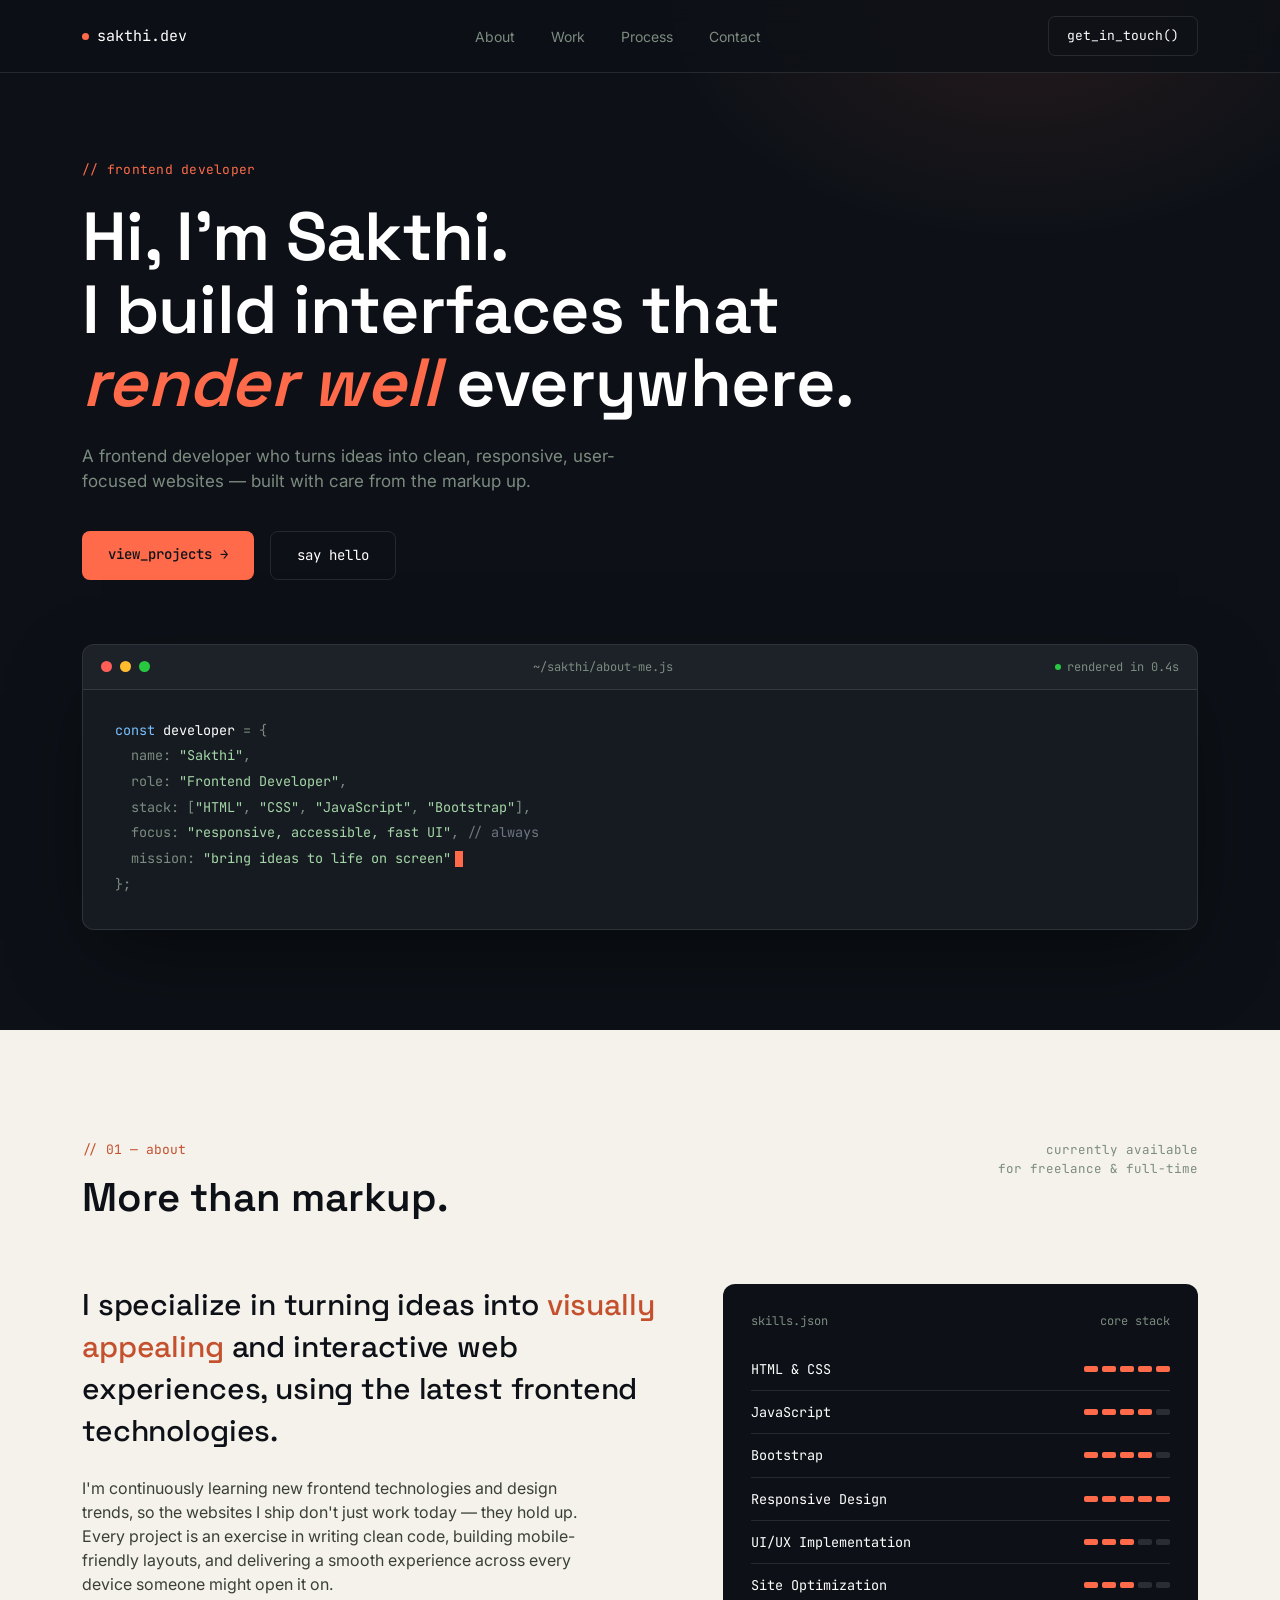
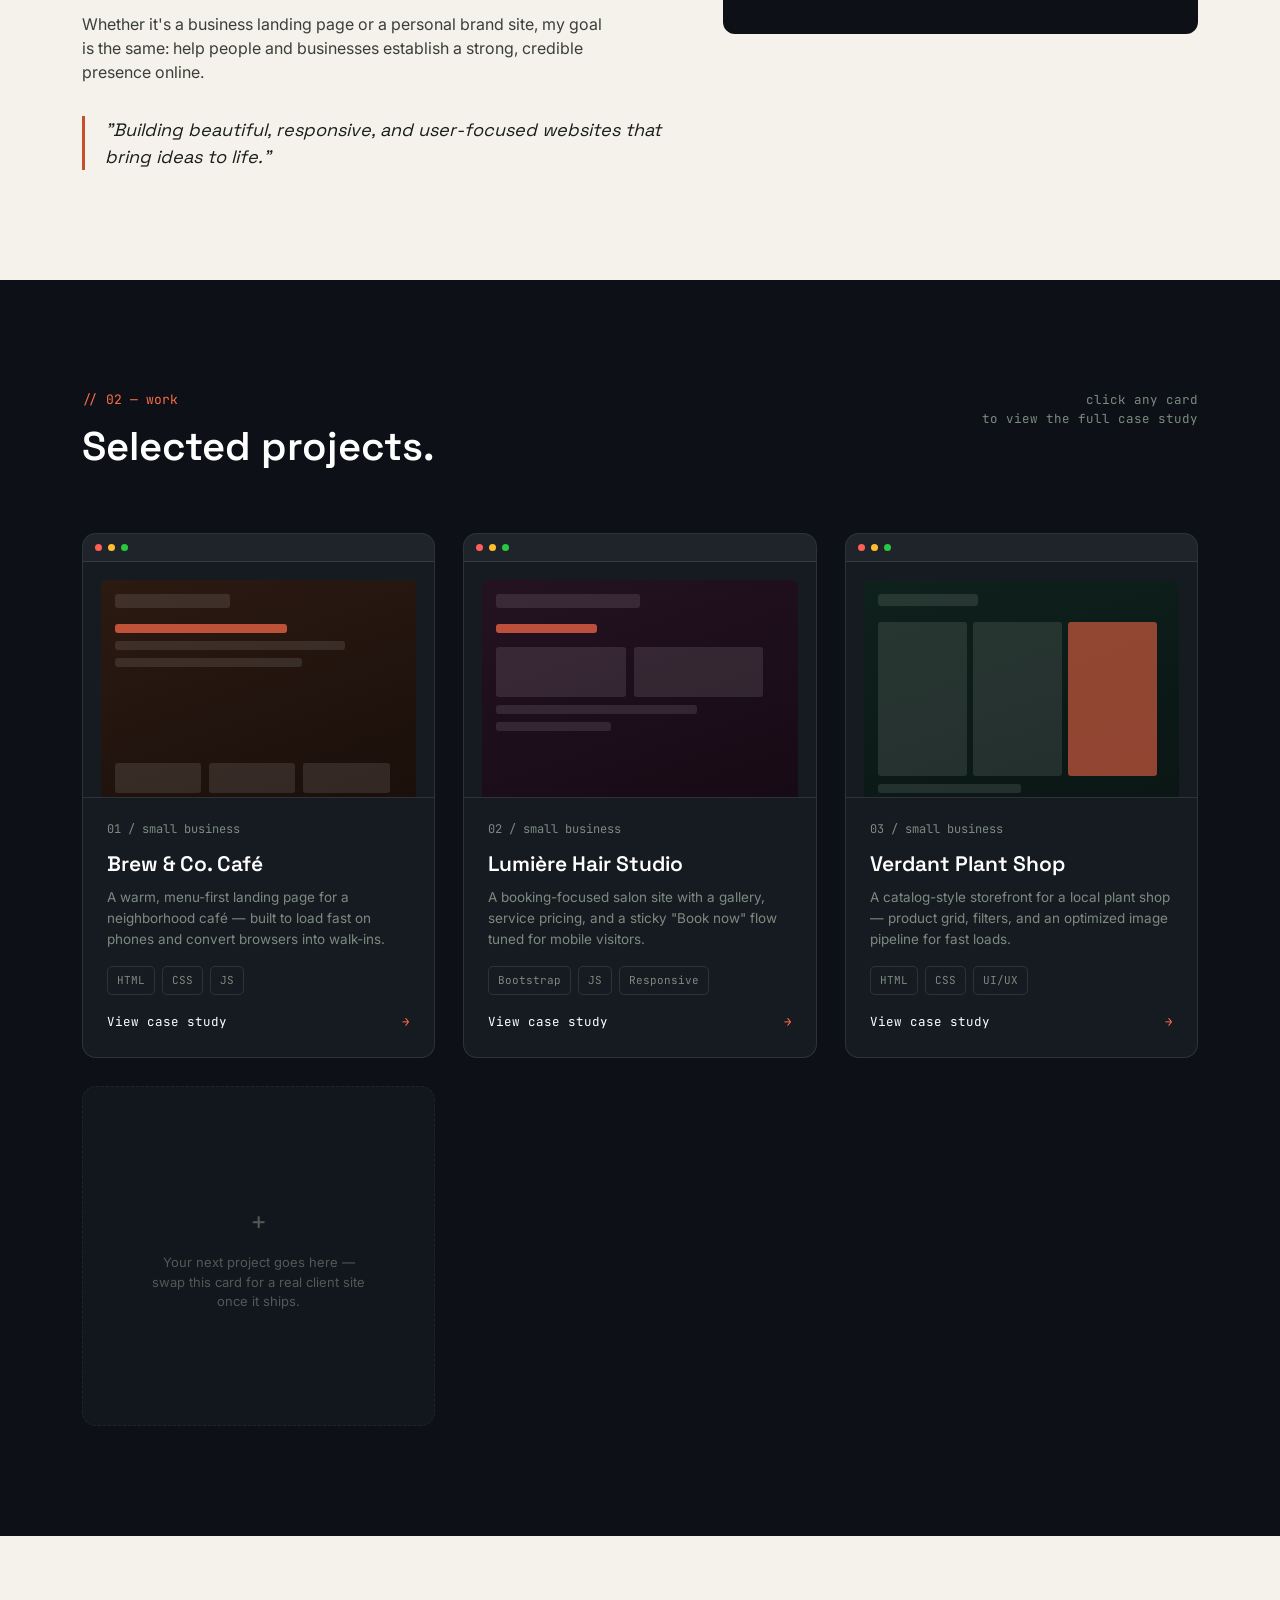
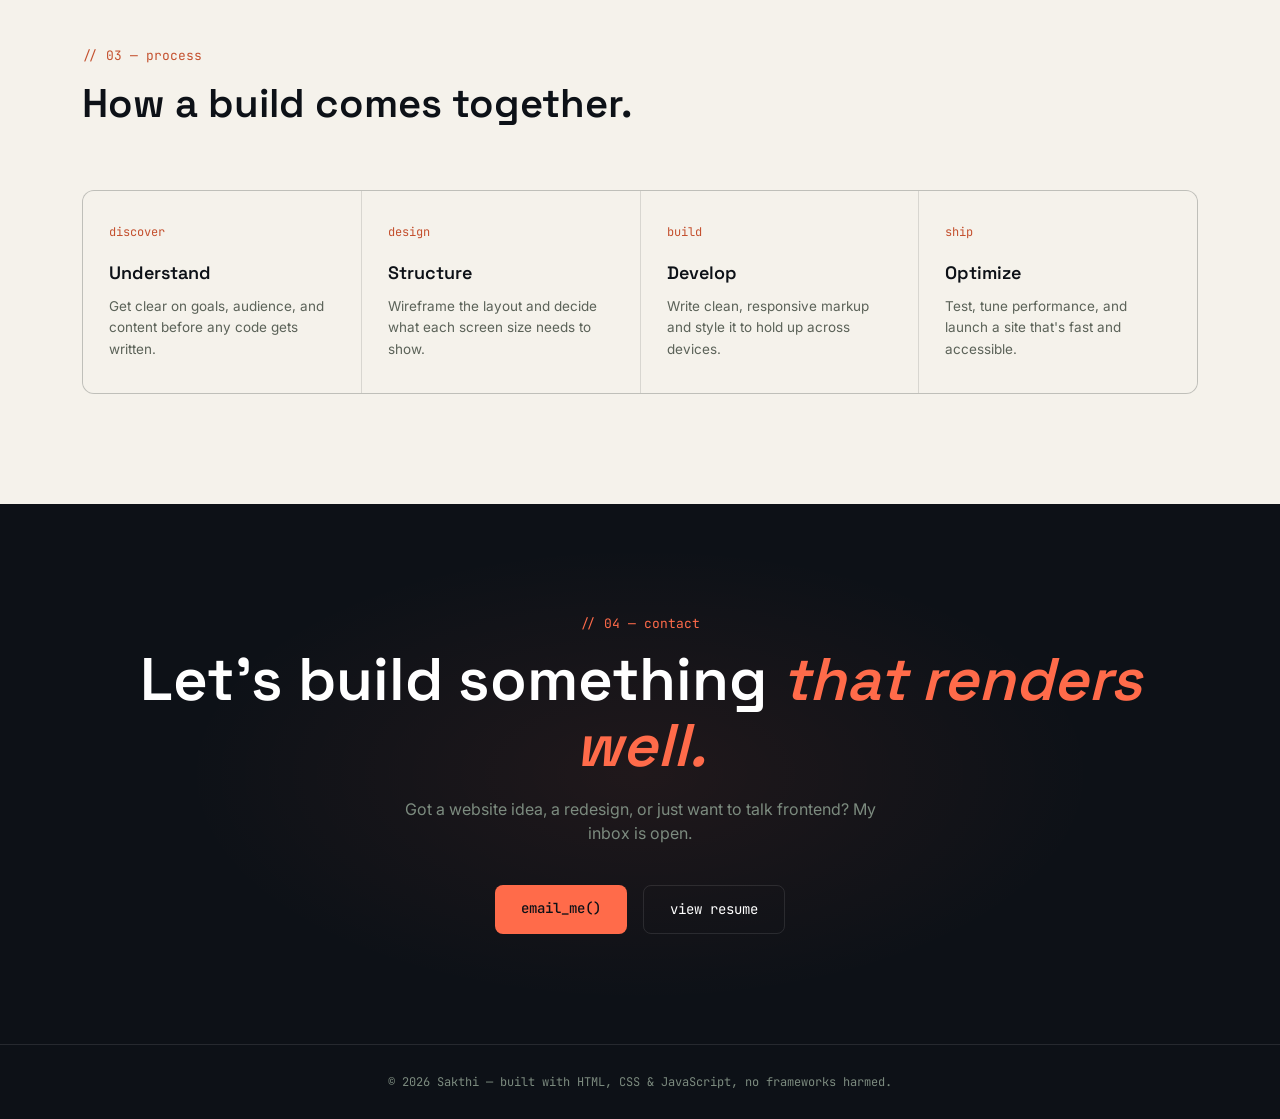
==== index.html @ c96beabf "Add files via upload" ====
<!DOCTYPE html>
<html lang="en">
<head>
<meta charset="UTF-8">
<meta name="viewport" content="width=device-width, initial-scale=1.0">
<title>Sakthi — Frontend Developer</title>
<link rel="preconnect" href="https://fonts.googleapis.com">
<link rel="preconnect" href="https://fonts.gstatic.com" crossorigin>
<link href="https://fonts.googleapis.com/css2?family=Space+Grotesk:wght@400;500;600;700&family=Inter:wght@400;500;600&family=JetBrains+Mono:wght@400;500&display=swap" rel="stylesheet">
<link rel="stylesheet" href="styles.css">
</head>
<body>

<nav>
  <div class="wrap">
    <div class="logo"><span class="dot"></span>sakthi.dev</div>
    <div class="nav-links">
      <a href="#about">About</a>
      <a href="#work">Work</a>
      <a href="#process">Process</a>
      <a href="#contact">Contact</a>
    </div>
    <a href="#contact" class="nav-cta">get_in_touch()</a>
  </div>
</nav>

<section class="hero">
  <div class="wrap">
    <div class="eyebrow">// frontend developer</div>
    <h1>Hi, I'm Sakthi.<br>I build interfaces that <span class="accent">render well</span> everywhere.</h1>
    <p class="sub">A frontend developer who turns ideas into clean, responsive, user-focused websites — built with care from the markup up.</p>
    <div class="hero-actions">
      <a href="#work" class="btn-primary">view_projects →</a>
      <a href="#contact" class="btn-ghost">say hello</a>
    </div>

    <div class="terminal">
      <div class="terminal-bar">
        <div class="terminal-dots"><span></span><span></span><span></span></div>
        <div class="terminal-path">~/sakthi/about-me.js</div>
        <div class="terminal-status"><span class="pulse"></span>rendered in 0.4s</div>
      </div>
      <div class="terminal-body">
        <div class="line"><span class="key">const</span> <span class="punc">developer</span> = {</div>
        <div class="line">&nbsp;&nbsp;name: <span class="str">"Sakthi"</span>,</div>
        <div class="line">&nbsp;&nbsp;role: <span class="str">"Frontend Developer"</span>,</div>
        <div class="line">&nbsp;&nbsp;stack: [<span class="str">"HTML"</span>, <span class="str">"CSS"</span>, <span class="str">"JavaScript"</span>, <span class="str">"Bootstrap"</span>],</div>
        <div class="line">&nbsp;&nbsp;focus: <span class="str">"responsive, accessible, fast UI"</span>, <span class="com">// always</span></div>
        <div class="line">&nbsp;&nbsp;mission: <span class="str">"bring ideas to life on screen"</span><span class="cursor-blink"></span></div>
        <div class="line">};</div>
      </div>
    </div>
  </div>
</section>

<section class="about reveal" id="about">
  <div class="wrap">
    <div class="section-head">
      <div>
        <div class="section-tag">// 01 — about</div>
        <div class="section-title">More than markup.</div>
      </div>
      <div class="section-note">currently available<br>for freelance & full-time</div>
    </div>

    <div class="about-grid">
      <div>
        <p class="about-lead">I specialize in turning ideas into <span class="accent">visually appealing</span> and interactive web experiences, using the latest frontend technologies.</p>
        <div class="about-body">
          <p>I'm continuously learning new frontend technologies and design trends, so the websites I ship don't just work today — they hold up. Every project is an exercise in writing clean code, building mobile-friendly layouts, and delivering a smooth experience across every device someone might open it on.</p>
          <p>Whether it's a business landing page or a personal brand site, my goal is the same: help people and businesses establish a strong, credible presence online.</p>
        </div>
        <div class="quote-block">"Building beautiful, responsive, and user-focused websites that bring ideas to life."</div>
      </div>

      <div class="stack-panel">
        <div class="stack-panel-head"><span>skills.json</span><span>core stack</span></div>
        <div class="skill-row"><span>HTML & CSS</span><div class="lvl"><span class="fill"></span><span class="fill"></span><span class="fill"></span><span class="fill"></span><span class="fill"></span></div></div>
        <div class="skill-row"><span>JavaScript</span><div class="lvl"><span class="fill"></span><span class="fill"></span><span class="fill"></span><span class="fill"></span><span></span></div></div>
        <div class="skill-row"><span>Bootstrap</span><div class="lvl"><span class="fill"></span><span class="fill"></span><span class="fill"></span><span class="fill"></span><span></span></div></div>
        <div class="skill-row"><span>Responsive Design</span><div class="lvl"><span class="fill"></span><span class="fill"></span><span class="fill"></span><span class="fill"></span><span class="fill"></span></div></div>
        <div class="skill-row"><span>UI/UX Implementation</span><div class="lvl"><span class="fill"></span><span class="fill"></span><span class="fill"></span><span></span><span></span></div></div>
        <div class="skill-row"><span>Site Optimization</span><div class="lvl"><span class="fill"></span><span class="fill"></span><span class="fill"></span><span></span><span></span></div></div>
      </div>
    </div>
  </div>
</section>

<section class="work reveal" id="work">
  <div class="wrap">
    <div class="section-head">
      <div>
        <div class="section-tag">// 02 — work</div>
        <div class="section-title">Selected projects.</div>
      </div>
      <div class="section-note">click any card<br>to view the full case study</div>
    </div>

    <div class="project-grid">

      <a href="project-cafe.html" class="project-card">
        <div class="project-preview">
          <div class="mini-bar"><span></span><span></span><span></span></div>
          <div class="mock">
            <div class="mock-frame cafe">
              <div class="mock-line dark" style="width:40%; height:14px;"></div>
              <div class="mock-line accent" style="width:60%; height:9px; margin-top:8px;"></div>
              <div class="mock-line dark" style="width:80%; height:9px;"></div>
              <div class="mock-line dark" style="width:65%; height:9px;"></div>
              <div style="flex:1;"></div>
              <div style="display:flex; gap:8px;">
                <div class="mock-line dark" style="width:30%; height:30px;"></div>
                <div class="mock-line dark" style="width:30%; height:30px;"></div>
                <div class="mock-line dark" style="width:30%; height:30px;"></div>
              </div>
            </div>
          </div>
          <div class="project-view-tag">view case study</div>
        </div>
        <div class="project-info">
          <div class="project-num">01 / small business</div>
          <div class="project-name">Brew & Co. Café</div>
          <p class="project-desc">A warm, menu-first landing page for a neighborhood café — built to load fast on phones and convert browsers into walk-ins.</p>
          <div class="project-tags">
            <span class="tag-chip">HTML</span><span class="tag-chip">CSS</span><span class="tag-chip">JS</span>
          </div>
          <div class="project-link-row"><span>View case study</span><span class="arrow">→</span></div>
        </div>
      </a>

      <a href="salonproject-.html" class="project-card">
        <div class="project-preview">
          <div class="mini-bar"><span></span><span></span><span></span></div>
          <div class="mock">
            <div class="mock-frame salon">
              <div class="mock-line dark" style="width:50%; height:14px;"></div>
              <div class="mock-line accent" style="width:35%; height:9px; margin-top:8px;"></div>
              <div style="display:flex; gap:8px; margin-top:6px;">
                <div class="mock-line dark" style="width:45%; height:50px;"></div>
                <div class="mock-line dark" style="width:45%; height:50px;"></div>
              </div>
              <div class="mock-line dark" style="width:70%; height:9px;"></div>
              <div class="mock-line dark" style="width:40%; height:9px;"></div>
            </div>
          </div>
          <div class="project-view-tag">view case study</div>
        </div>
        <div class="project-info">
          <div class="project-num">02 / small business</div>
          <div class="project-name">Lumière Hair Studio</div>
          <p class="project-desc">A booking-focused salon site with a gallery, service pricing, and a sticky "Book now" flow tuned for mobile visitors.</p>
          <div class="project-tags">
            <span class="tag-chip">Bootstrap</span><span class="tag-chip">JS</span><span class="tag-chip">Responsive</span>
          </div>
          <div class="project-link-row"><span>View case study</span><span class="arrow">→</span></div>
        </div>
      </a>

      <a href="project-shop.html" class="project-card">
        <div class="project-preview">
          <div class="mini-bar"><span></span><span></span><span></span></div>
          <div class="mock">
            <div class="mock-frame shop">
              <div class="mock-line dark" style="width:35%; height:12px;"></div>
              <div style="display:flex; gap:6px; margin-top:8px; flex:1;">
                <div class="mock-line dark" style="width:31%; height:100%;"></div>
                <div class="mock-line dark" style="width:31%; height:100%;"></div>
                <div class="mock-line accent" style="width:31%; height:100%; opacity:.55;"></div>
              </div>
              <div class="mock-line dark" style="width:50%; height:9px;"></div>
            </div>
          </div>
          <div class="project-view-tag">view case study</div>
        </div>
        <div class="project-info">
          <div class="project-num">03 / small business</div>
          <div class="project-name">Verdant Plant Shop</div>
          <p class="project-desc">A catalog-style storefront for a local plant shop — product grid, filters, and an optimized image pipeline for fast loads.</p>
          <div class="project-tags">
            <span class="tag-chip">HTML</span><span class="tag-chip">CSS</span><span class="tag-chip">UI/UX</span>
          </div>
          <div class="project-link-row"><span>View case study</span><span class="arrow">→</span></div>
        </div>
      </a>

      <div class="project-card add-yours">
        <div>
          <div class="plus">+</div>
          <p>Your next project goes here — swap this card for a real client site once it ships.</p>
        </div>
      </div>

    </div>
  </div>
</section>

<section class="process reveal" id="process">
  <div class="wrap">
    <div class="section-head">
      <div>
        <div class="section-tag">// 03 — process</div>
        <div class="section-title">How a build comes together.</div>
      </div>
    </div>

    <div class="process-grid">
      <div class="process-step">
        <div class="step-tag">discover</div>
        <h3>Understand</h3>
        <p>Get clear on goals, audience, and content before any code gets written.</p>
      </div>
      <div class="process-step">
        <div class="step-tag">design</div>
        <h3>Structure</h3>
        <p>Wireframe the layout and decide what each screen size needs to show.</p>
      </div>
      <div class="process-step">
        <div class="step-tag">build</div>
        <h3>Develop</h3>
        <p>Write clean, responsive markup and style it to hold up across devices.</p>
      </div>
      <div class="process-step">
        <div class="step-tag">ship</div>
        <h3>Optimize</h3>
        <p>Test, tune performance, and launch a site that's fast and accessible.</p>
      </div>
    </div>
  </div>
</section>

<section class="contact reveal" id="contact">
  <div class="wrap">
    <div class="section-tag" style="text-align:center;">// 04 — contact</div>
    <h2>Let's build something <span class="accent">that renders well.</span></h2>
    <p>Got a website idea, a redesign, or just want to talk frontend? My inbox is open.</p>
    <div class="contact-actions">
      <a href="mailto:sakthiyanara@gmail.com" class="btn-primary">email_me()</a>
      <a href="#" class="btn-ghost">view resume</a>
    </div>
   
  </div>
</section>

<footer>
  © 2026 Sakthi — built with HTML, CSS & JavaScript, no frameworks harmed.
</footer>

<script>
  const reveals = document.querySelectorAll('.reveal');
  const obs = new IntersectionObserver((entries) => {
    entries.forEach(e => {
      if(e.isIntersecting){
        e.target.classList.add('is-visible');
        obs.unobserve(e.target);
      }
    });
  }, {threshold:0.12});
  reveals.forEach(r => obs.observe(r));
</script>

</body>
</html>
---- styles.css ----
:root{
  --ink:#0D1117;
  --ink-soft:#161B22;
  --paper:#F5F2EB;
  --paper-soft:#ECE7DA;
  --coral:#FF6B4A;
  --sage:#7C8B7F;
  --white:#FFFFFF;
  --border-dark:rgba(255,255,255,0.10);
  --border-light:rgba(13,17,23,0.12);
  --font-display:'Space Grotesk', sans-serif;
  --font-body:'Inter', sans-serif;
  --font-mono:'JetBrains Mono', monospace;
}

*{margin:0;padding:0;box-sizing:border-box;}
html{scroll-behavior:smooth;}
body{
  background:var(--ink);
  color:var(--white);
  font-family:var(--font-body);
  line-height:1.5;
  overflow-x:hidden;
}
a{color:inherit;text-decoration:none;}
img{max-width:100%;display:block;}

@media (prefers-reduced-motion: reduce){
  *{animation-duration:0.01ms !important; animation-iteration-count:1 !important; transition-duration:0.01ms !important; scroll-behavior:auto !important;}
}

:focus-visible{
  outline:2px solid var(--coral);
  outline-offset:3px;
}

.wrap{max-width:1180px;margin:0 auto;padding:0 32px;}

/* ---------- NAV ---------- */
nav{
  position:fixed; top:0; left:0; right:0; z-index:100;
  background:rgba(13,17,23,0.85);
  backdrop-filter:blur(12px);
  border-bottom:1px solid var(--border-dark);
}
nav .wrap{
  display:flex; align-items:center; justify-content:space-between;
  height:72px;
}
.logo{
  font-family:var(--font-mono);
  font-size:15px;
  color:var(--white);
  display:flex;align-items:center;gap:8px;
}
.logo .dot{width:7px;height:7px;border-radius:50%;background:var(--coral);display:inline-block;}
.nav-links{display:flex;gap:36px;font-size:14px;color:var(--sage);}
.nav-links a{transition:color .2s;}
.nav-links a:hover{color:var(--white);}
.nav-cta{
  font-family:var(--font-mono);
  font-size:13px;
  border:1px solid var(--border-dark);
  padding:9px 18px;
  border-radius:7px;
  transition:border-color .2s, background .2s;
}
.nav-cta:hover{border-color:var(--coral); background:rgba(255,107,74,0.08);}

@media (max-width:760px){
  .nav-links{display:none;}
}

/* ---------- HERO ---------- */
.hero{
  padding:160px 0 100px;
  position:relative;
}
.hero::before{
  content:'';
  position:absolute; inset:0;
  background:
    radial-gradient(ellipse 600px 400px at 80% 0%, rgba(255,107,74,0.10), transparent 60%);
  pointer-events:none;
}
.hero .wrap{position:relative;}
.eyebrow{
  font-family:var(--font-mono);
  font-size:13px;
  color:var(--coral);
  letter-spacing:0.02em;
  margin-bottom:20px;
  opacity:0;
  animation:fadeUp .6s ease forwards;
  animation-delay:.1s;
}
.hero h1{
  font-family:var(--font-display);
  font-weight:600;
  font-size:clamp(36px, 6vw, 68px);
  line-height:1.08;
  letter-spacing:-0.01em;
  max-width:820px;
  opacity:0;
  animation:fadeUp .7s ease forwards;
  animation-delay:.2s;
}
.hero h1 .accent{color:var(--coral); font-style:italic;}
.hero .sub{
  margin-top:24px;
  max-width:560px;
  font-size:17px;
  color:var(--sage);
  opacity:0;
  animation:fadeUp .7s ease forwards;
  animation-delay:.35s;
}
.hero-actions{
  margin-top:36px;
  display:flex;
  gap:16px;
  flex-wrap:wrap;
  opacity:0;
  animation:fadeUp .7s ease forwards;
  animation-delay:.45s;
}
.btn-primary{
  font-family:var(--font-mono);
  font-size:14px;
  background:var(--coral);
  color:var(--ink);
  padding:13px 26px;
  border-radius:8px;
  font-weight:500;
  transition:transform .2s, box-shadow .2s;
  display:inline-block;
  border:none;
  cursor:pointer;
}
.btn-primary:hover{transform:translateY(-2px); box-shadow:0 8px 24px rgba(255,107,74,0.3);}
.btn-ghost{
  font-family:var(--font-mono);
  font-size:14px;
  border:1px solid var(--border-dark);
  color:var(--white);
  padding:13px 26px;
  border-radius:8px;
  transition:border-color .2s;
  display:inline-block;
}
.btn-ghost:hover{border-color:var(--sage);}

@keyframes fadeUp{
  from{opacity:0; transform:translateY(14px);}
  to{opacity:1; transform:translateY(0);}
}

/* ---------- TERMINAL WINDOW (signature element) ---------- */
.terminal{
  margin-top:64px;
  background:var(--ink-soft);
  border:1px solid var(--border-dark);
  border-radius:12px;
  overflow:hidden;
  box-shadow:0 30px 80px -20px rgba(0,0,0,0.6);
  opacity:0;
  animation:fadeUp .8s ease forwards;
  animation-delay:.6s;
}
.terminal-bar{
  display:flex;
  align-items:center;
  justify-content:space-between;
  padding:13px 18px;
  background:rgba(255,255,255,0.03);
  border-bottom:1px solid var(--border-dark);
}
.terminal-dots{display:flex;gap:8px;}
.terminal-dots span{width:11px;height:11px;border-radius:50%;}
.terminal-dots span:nth-child(1){background:#FF5F57;}
.terminal-dots span:nth-child(2){background:#FEBC2E;}
.terminal-dots span:nth-child(3){background:#28C840;}
.terminal-path{
  font-family:var(--font-mono);
  font-size:12px;
  color:var(--sage);
}
.terminal-status{
  font-family:var(--font-mono);
  font-size:12px;
  color:var(--sage);
  display:flex;
  align-items:center;
  gap:6px;
}
.terminal-status .pulse{
  width:6px;height:6px;border-radius:50%;
  background:#28C840;
  animation:pulse 1.8s infinite;
}
@keyframes pulse{
  0%,100%{opacity:1;}
  50%{opacity:0.3;}
}
.terminal-body{
  padding:28px 32px 32px;
  font-family:var(--font-mono);
  font-size:13.5px;
  line-height:1.9;
}
.terminal-body .line{color:var(--sage);}
.terminal-body .key{color:#79C0FF;}
.terminal-body .str{color:#A5D6A7;}
.terminal-body .com{color:#6E7681;}
.terminal-body .punc{color:var(--white);}
.cursor-blink{
  display:inline-block;
  width:8px;height:16px;
  background:var(--coral);
  vertical-align:middle;
  margin-left:4px;
  animation:blink 1s step-end infinite;
}
@keyframes blink{50%{opacity:0;}}

/* ---------- SECTION SHARED ---------- */
section{padding:110px 0;}
.section-head{
  display:flex;
  align-items:baseline;
  justify-content:space-between;
  margin-bottom:56px;
  flex-wrap:wrap;
  gap:16px;
}
.section-tag{
  font-family:var(--font-mono);
  font-size:13px;
  color:var(--coral);
}
.section-title{
  font-family:var(--font-display);
  font-size:clamp(28px, 4vw, 40px);
  font-weight:600;
  margin-top:8px;
}
.section-note{
  font-family:var(--font-mono);
  font-size:12.5px;
  color:var(--sage);
  text-align:right;
}

/* ---------- ABOUT (paper panel) ---------- */
.about{
  background:var(--paper);
  color:var(--ink);
}
.about .section-tag{color:#C4502E;}
.about-grid{
  display:grid;
  grid-template-columns:1.1fr 0.9fr;
  gap:60px;
  align-items:start;
}
.about-lead{
  font-family:var(--font-display);
  font-size:clamp(22px, 2.6vw, 30px);
  font-weight:500;
  line-height:1.4;
  letter-spacing:-0.005em;
}
.about-lead .accent{color:#C4502E;}
.about-body{
  margin-top:24px;
  font-size:16px;
  color:#3A4038;
  max-width:520px;
}
.about-body p + p{margin-top:16px;}
.quote-block{
  margin-top:32px;
  border-left:3px solid #C4502E;
  padding-left:20px;
  font-family:var(--font-display);
  font-style:italic;
  font-size:18px;
  color:#1A1F19;
}
.stack-panel{
  background:var(--ink);
  color:var(--white);
  border-radius:12px;
  padding:28px;
  font-family:var(--font-mono);
}
.stack-panel-head{
  font-size:12px;
  color:var(--sage);
  margin-bottom:18px;
  display:flex;
  justify-content:space-between;
}
.skill-row{
  display:flex;
  justify-content:space-between;
  align-items:center;
  padding:11px 0;
  border-bottom:1px solid var(--border-dark);
  font-size:13.5px;
}
.skill-row:last-child{border-bottom:none;}
.skill-row .lvl{display:flex;gap:4px;}
.skill-row .lvl span{width:14px;height:6px;border-radius:2px;background:rgba(255,255,255,0.12);}
.skill-row .lvl span.fill{background:var(--coral);}

@media (max-width:840px){
  .about-grid{grid-template-columns:1fr; gap:40px;}
}

/* ---------- WORK / PROJECT CARDS ---------- */
.work{background:var(--ink);}
.project-grid{
  display:grid;
  grid-template-columns:repeat(3, 1fr);
  gap:28px;
}
.project-card{
  background:var(--ink-soft);
  border:1px solid var(--border-dark);
  border-radius:14px;
  overflow:hidden;
  display:flex;
  flex-direction:column;
  transition:transform .3s ease, border-color .3s ease, box-shadow .3s ease;
}
.project-card:hover{
  transform:translateY(-6px);
  border-color:rgba(255,107,74,0.35);
  box-shadow:0 24px 50px -16px rgba(0,0,0,0.55);
}
.project-preview{
  position:relative;
  aspect-ratio:4/3;
  overflow:hidden;
  border-bottom:1px solid var(--border-dark);
}
.project-preview .mini-bar{
  display:flex;
  align-items:center;
  gap:6px;
  padding:10px 12px;
  background:rgba(255,255,255,0.04);
  border-bottom:1px solid var(--border-dark);
}
.project-preview .mini-bar span{width:7px;height:7px;border-radius:50%;}
.project-preview .mini-bar span:nth-child(1){background:#FF5F57;}
.project-preview .mini-bar span:nth-child(2){background:#FEBC2E;}
.project-preview .mini-bar span:nth-child(3){background:#28C840;}
.project-preview .mock{
  position:relative;
  height:100%;
  display:flex;
  align-items:center;
  justify-content:center;
  padding:18px;
}
.project-preview .mock-frame{
  width:100%;
  height:100%;
  border-radius:6px;
  position:relative;
  overflow:hidden;
  display:flex;
  flex-direction:column;
  gap:8px;
  padding:14px;
}
.mock-frame .mock-line{border-radius:3px;}
.mock-frame.cafe{background:linear-gradient(160deg,#2B1A12,#1A0F0A);}
.mock-frame.salon{background:linear-gradient(160deg,#241221,#160A14);}
.mock-frame.shop{background:linear-gradient(160deg,#0F211C,#0A1614);}
.mock-frame .mock-line.dark{background:rgba(255,255,255,0.10);}
.mock-frame .mock-line.accent{background:var(--coral); opacity:.7;}

.project-view-tag{
  position:absolute;
  top:14px; right:14px;
  font-family:var(--font-mono);
  font-size:11px;
  color:var(--white);
  background:rgba(13,17,23,0.7);
  border:1px solid var(--border-dark);
  padding:5px 10px;
  border-radius:20px;
  opacity:0;
  transform:translateY(-4px);
  transition:opacity .25s, transform .25s;
}
.project-card:hover .project-view-tag{opacity:1; transform:translateY(0);}

.project-info{
  padding:22px 24px 26px;
  display:flex;
  flex-direction:column;
  flex:1;
}
.project-info .project-num{
  font-family:var(--font-mono);
  font-size:12px;
  color:var(--sage);
  margin-bottom:10px;
}
.project-info .project-name{
  font-family:var(--font-display);
  font-size:21px;
  font-weight:600;
  margin-bottom:8px;
}
.project-info .project-desc{
  font-size:13.5px;
  color:var(--sage);
  line-height:1.55;
  flex:1;
}
.project-tags{
  display:flex;
  gap:7px;
  flex-wrap:wrap;
  margin-top:16px;
}
.tag-chip{
  font-family:var(--font-mono);
  font-size:11px;
  color:var(--sage);
  border:1px solid var(--border-dark);
  padding:5px 9px;
  border-radius:5px;
  white-space:nowrap;
}
.project-link-row{
  margin-top:18px;
  display:flex;
  align-items:center;
  justify-content:space-between;
  font-family:var(--font-mono);
  font-size:12.5px;
  color:var(--white);
}
.project-link-row .arrow{
  color:var(--coral);
  transition:transform .25s;
  display:inline-block;
}
.project-card:hover .project-link-row .arrow{transform:translateX(4px);}

.project-card.add-yours{
  display:flex;
  align-items:center;
  justify-content:center;
  text-align:center;
  border-style:dashed;
  opacity:.6;
  min-height:340px;
}
.project-card.add-yours:hover{transform:none; box-shadow:none;}
.project-card.add-yours p{
  font-size:13px;
  color:var(--sage);
  max-width:220px;
  margin-top:10px;
}
.project-card.add-yours .plus{
  font-family:var(--font-display);
  font-size:28px;
  color:var(--sage);
}

@media (max-width:980px){
  .project-grid{grid-template-columns:1fr 1fr;}
}
@media (max-width:680px){
  .project-grid{grid-template-columns:1fr;}
}

/* ---------- PROCESS ---------- */
.process{background:var(--paper); color:var(--ink);}
.process .section-tag{color:#C4502E;}
.process-grid{
  display:grid;
  grid-template-columns:repeat(4, 1fr);
  gap:1px;
  background:var(--border-light);
  border:1px solid var(--border-light);
  border-radius:12px;
  overflow:hidden;
}
.process-step{
  background:var(--paper);
  padding:32px 26px;
}
.process-step .step-tag{
  font-family:var(--font-mono);
  font-size:12px;
  color:#C4502E;
  margin-bottom:18px;
}
.process-step h3{
  font-family:var(--font-display);
  font-size:18px;
  font-weight:600;
  margin-bottom:10px;
}
.process-step p{
  font-size:13.5px;
  color:#5B6258;
  line-height:1.6;
}
@media (max-width:900px){
  .process-grid{grid-template-columns:1fr 1fr;}
}
@media (max-width:560px){
  .process-grid{grid-template-columns:1fr;}
}

/* ---------- CONTACT ---------- */
.contact{
  background:var(--ink);
  text-align:center;
  position:relative;
}
.contact::before{
  content:'';
  position:absolute; inset:0;
  background:radial-gradient(ellipse 700px 350px at 50% 50%, rgba(255,107,74,0.08), transparent 65%);
  pointer-events:none;
}
.contact .wrap{position:relative;}
.contact .section-tag{display:block;}
.contact h2{
  font-family:var(--font-display);
  font-size:clamp(32px, 6vw, 60px);
  font-weight:600;
  margin-top:14px;
  line-height:1.1;
}
.contact h2 .accent{color:var(--coral); font-style:italic;}
.contact p{
  margin-top:18px;
  color:var(--sage);
  font-size:16px;
  max-width:480px;
  margin-inline:auto;
}
.contact-actions{
  margin-top:40px;
  display:flex;
  gap:16px;
  justify-content:center;
  flex-wrap:wrap;
}
.contact-links{
  margin-top:56px;
  display:flex;
  gap:28px;
  justify-content:center;
  font-family:var(--font-mono);
  font-size:13px;
  color:var(--sage);
}
.contact-links a{transition:color .2s;}
.contact-links a:hover{color:var(--white);}

footer{
  border-top:1px solid var(--border-dark);
  padding:28px 0;
  font-family:var(--font-mono);
  font-size:12px;
  color:var(--sage);
  text-align:center;
}

/* scroll reveal */
.reveal{
  opacity:0;
  transform:translateY(24px);
  transition:opacity .7s ease, transform .7s ease;
}
.reveal.is-visible{opacity:1; transform:translateY(0);}

/* ---------- CASE STUDY PAGE ---------- */
.case-hero{
  padding:150px 0 70px;
  position:relative;
}
.case-hero::before{
  content:'';
  position:absolute; inset:0;
  background:radial-gradient(ellipse 600px 400px at 80% 0%, rgba(255,107,74,0.10), transparent 60%);
  pointer-events:none;
}
.case-hero .wrap{position:relative;}
.back-link{
  font-family:var(--font-mono);
  font-size:13px;
  color:var(--sage);
  display:inline-flex;
  align-items:center;
  gap:8px;
  margin-bottom:32px;
  transition:color .2s;
}
.back-link:hover{color:var(--white);}
.case-title-row{
  display:flex;
  justify-content:space-between;
  align-items:flex-end;
  flex-wrap:wrap;
  gap:24px;
}
.case-hero h1{
  font-family:var(--font-display);
  font-size:clamp(34px, 5.5vw, 58px);
  font-weight:600;
  line-height:1.08;
  max-width:680px;
}
.case-meta{
  display:flex;
  flex-direction:column;
  gap:10px;
  font-family:var(--font-mono);
  font-size:12.5px;
  color:var(--sage);
  text-align:right;
}
.case-meta strong{color:var(--white); display:block; font-size:13px;}
.case-hero .sub{
  margin-top:22px;
  max-width:580px;
  color:var(--sage);
  font-size:16.5px;
}

.case-visual{
  margin-top:54px;
  border-radius:14px;
  overflow:hidden;
  border:1px solid var(--border-dark);
  box-shadow:0 30px 80px -20px rgba(0,0,0,0.6);
}
.case-visual .mini-bar{
  display:flex;
  align-items:center;
  gap:7px;
  padding:13px 18px;
  background:rgba(255,255,255,0.04);
  border-bottom:1px solid var(--border-dark);
}
.case-visual .mini-bar span{width:9px;height:9px;border-radius:50%;}
.case-visual .mini-bar span:nth-child(1){background:#FF5F57;}
.case-visual .mini-bar span:nth-child(2){background:#FEBC2E;}
.case-visual .mini-bar span:nth-child(3){background:#28C840;}
.case-visual .mock-frame{
  min-height:380px;
  padding:36px;
  display:flex;
  flex-direction:column;
  gap:14px;
}
.case-visual .mock-line{border-radius:4px;}

.case-body{
  padding:90px 0;
  background:var(--paper);
  color:var(--ink);
}
.case-grid{
  display:grid;
  grid-template-columns:1.3fr 0.9fr;
  gap:64px;
}
.case-block + .case-block{margin-top:44px;}
.case-block .tag{
  font-family:var(--font-mono);
  font-size:12px;
  color:#C4502E;
  margin-bottom:12px;
  display:block;
}
.case-block h2{
  font-family:var(--font-display);
  font-size:24px;
  font-weight:600;
  margin-bottom:14px;
}
.case-block p{
  font-size:15.5px;
  color:#3A4038;
  line-height:1.7;
  max-width:560px;
}
.case-block p + p{margin-top:14px;}
.case-block ul{
  margin-top:14px;
  display:flex;
  flex-direction:column;
  gap:10px;
}
.case-block ul li{
  font-size:15px;
  color:#3A4038;
  padding-left:22px;
  position:relative;
  line-height:1.5;
}
.case-block ul li::before{
  content:'→';
  position:absolute; left:0;
  color:#C4502E;
}

.case-side{
  background:var(--ink);
  color:var(--white);
  border-radius:14px;
  padding:30px;
  font-family:var(--font-mono);
  align-self:start;
  position:sticky;
  top:100px;
}
.case-side-row{
  padding:16px 0;
  border-bottom:1px solid var(--border-dark);
}
.case-side-row:last-child{border-bottom:none;}
.case-side-row .label{font-size:11.5px; color:var(--sage); margin-bottom:6px; display:block;}
.case-side-row .value{font-size:14px; color:var(--white);}
.case-side-tags{display:flex; gap:6px; flex-wrap:wrap; margin-top:6px;}
.case-side-tags span{
  font-size:11px; border:1px solid var(--border-dark); padding:4px 8px; border-radius:5px; color:var(--sage);
}
.case-side .btn-primary{
  width:100%;
  text-align:center;
  margin-top:8px;
}

.case-results{
  display:grid;
  grid-template-columns:repeat(3,1fr);
  gap:1px;
  background:var(--border-light);
  border:1px solid var(--border-light);
  border-radius:12px;
  overflow:hidden;
  margin-top:48px;
}
.case-result-stat{
  background:var(--paper);
  padding:26px 22px;
}
.case-result-stat .num{
  font-family:var(--font-display);
  font-size:32px;
  font-weight:600;
  color:#C4502E;
}
.case-result-stat .label{
  font-family:var(--font-mono);
  font-size:12px;
  color:#5B6258;
  margin-top:6px;
}

.case-nav{
  background:var(--ink);
  padding:60px 0;
  display:flex;
  justify-content:space-between;
  align-items:center;
  flex-wrap:wrap;
  gap:20px;
}
.case-nav a{
  font-family:var(--font-mono);
  font-size:13.5px;
  color:var(--sage);
  transition:color .2s;
}
.case-nav a:hover{color:var(--white);}

@media (max-width:900px){
  .case-grid{grid-template-columns:1fr;}
  .case-side{position:static;}
  .case-results{grid-template-columns:1fr;}
}
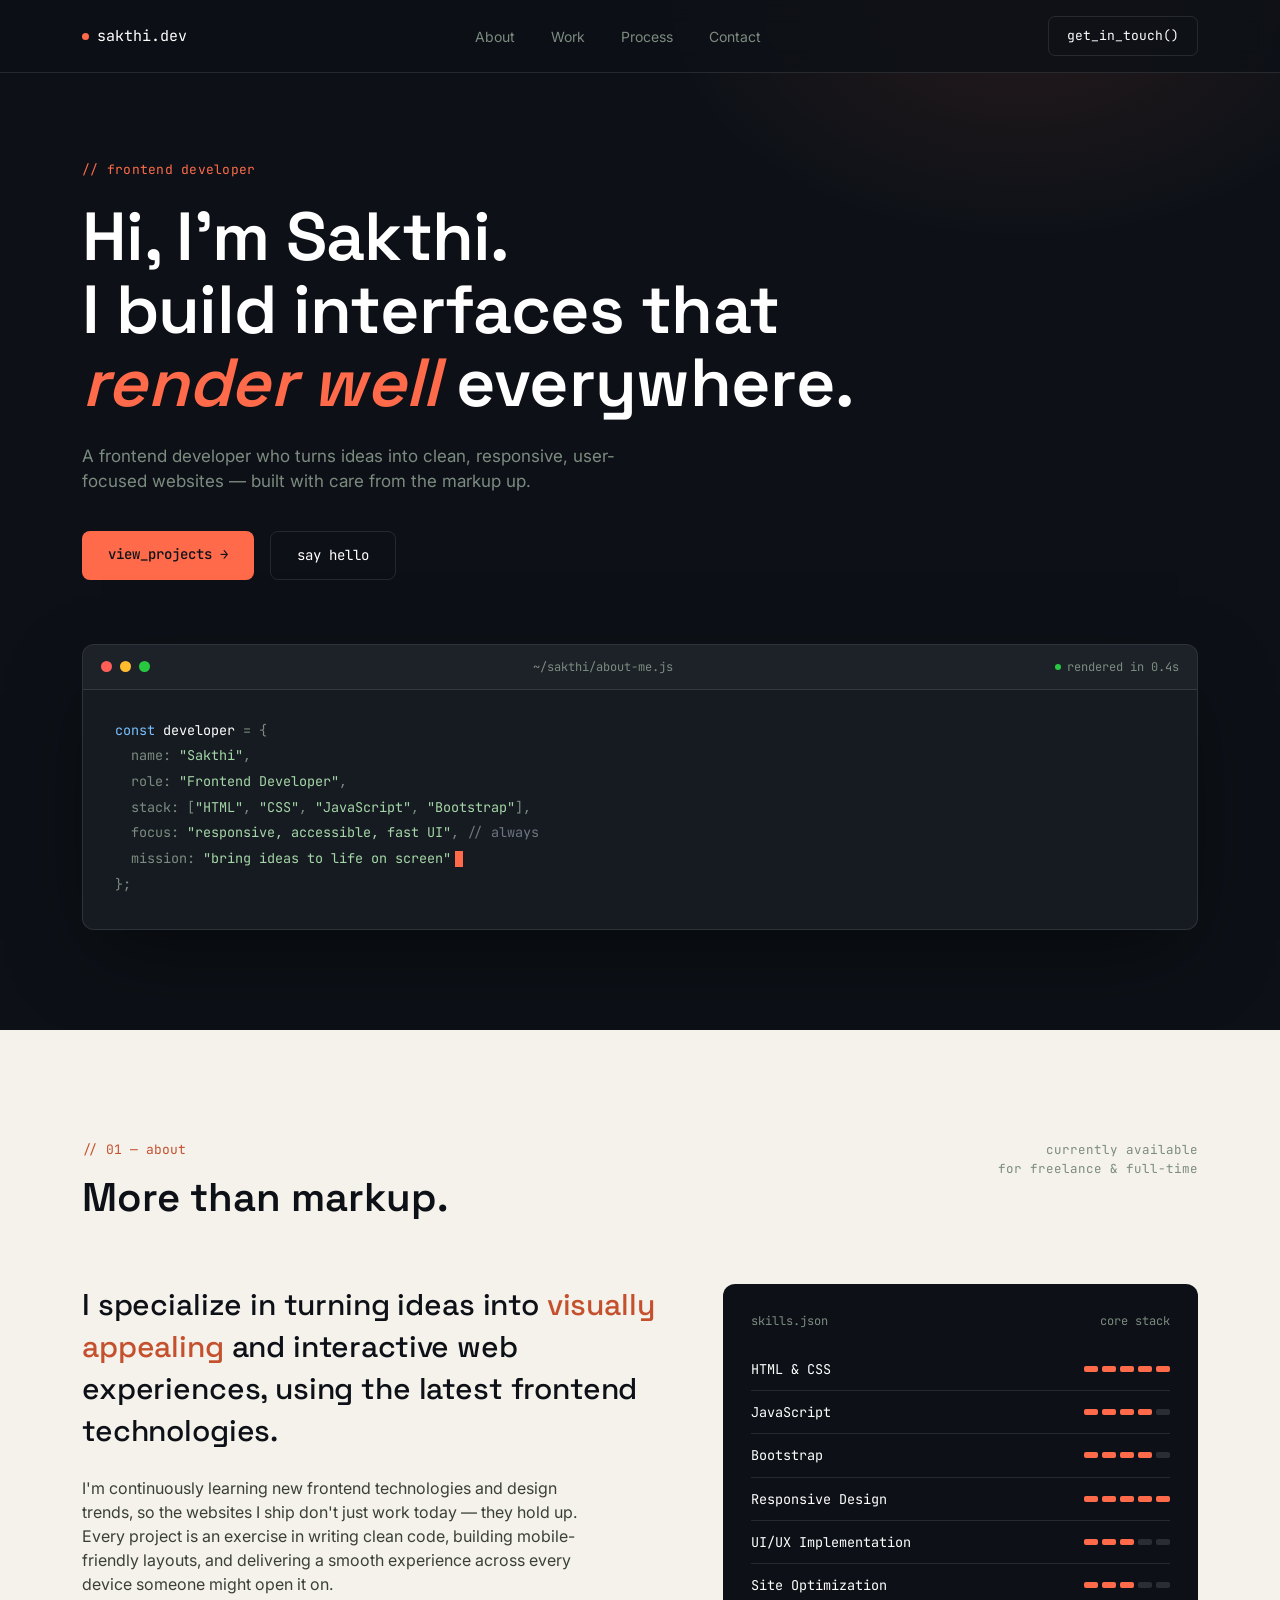
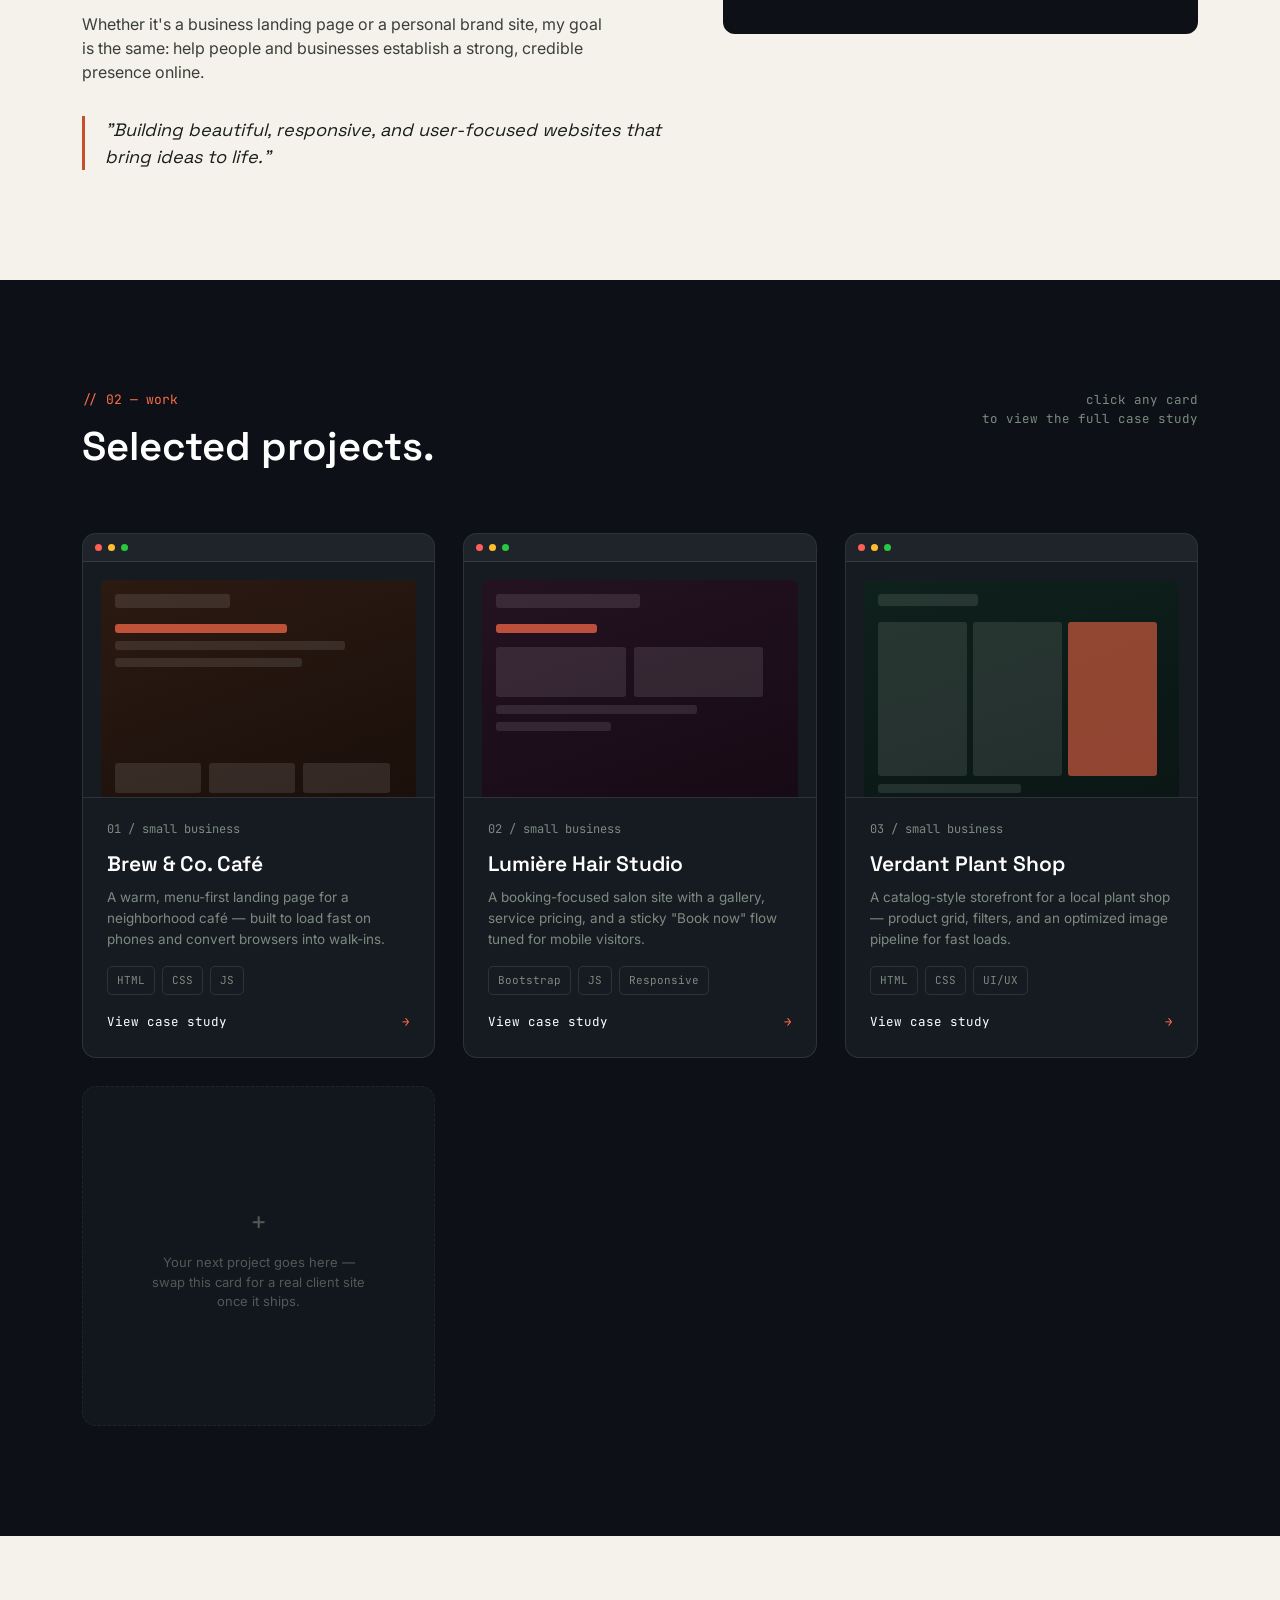
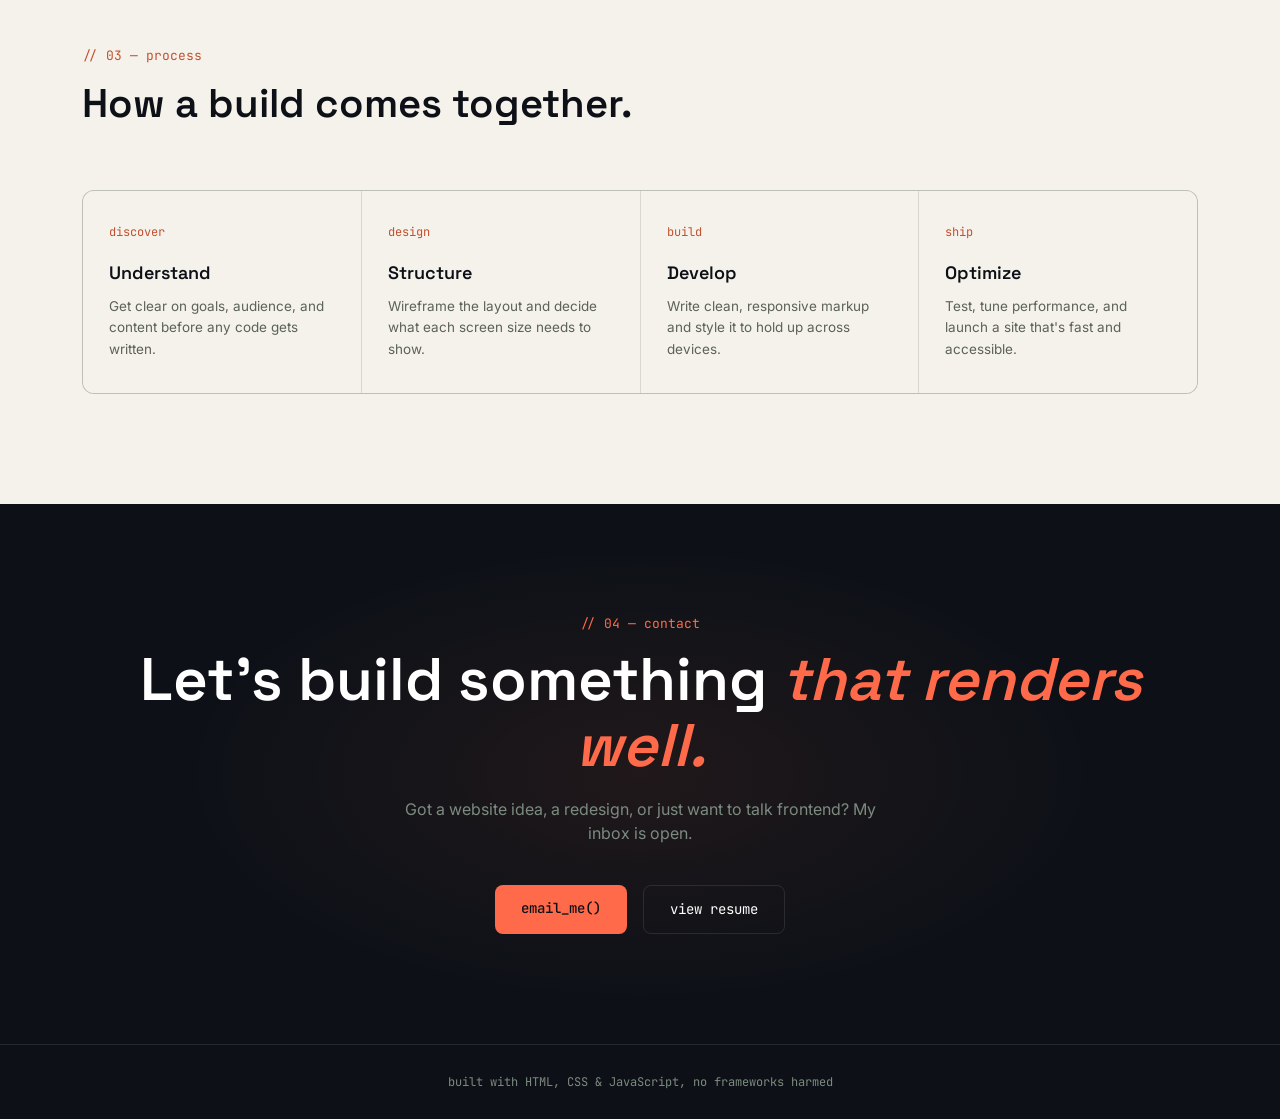
==== commit 6d0b5fdb: "Fix HTML encoding issues in index.html" ====
--- a/index.html
+++ b/index.html
@@ -242,7 +242,7 @@
 </section>
 
 <footer>
-  © 2026 Sakthi — built with HTML, CSS & JavaScript, no frameworks harmed.
+   built with HTML, CSS & JavaScript, no frameworks harmed 
 </footer>
 
 <script>
@@ -259,4 +259,4 @@
 </script>
 
 </body>
-</html>+</html>
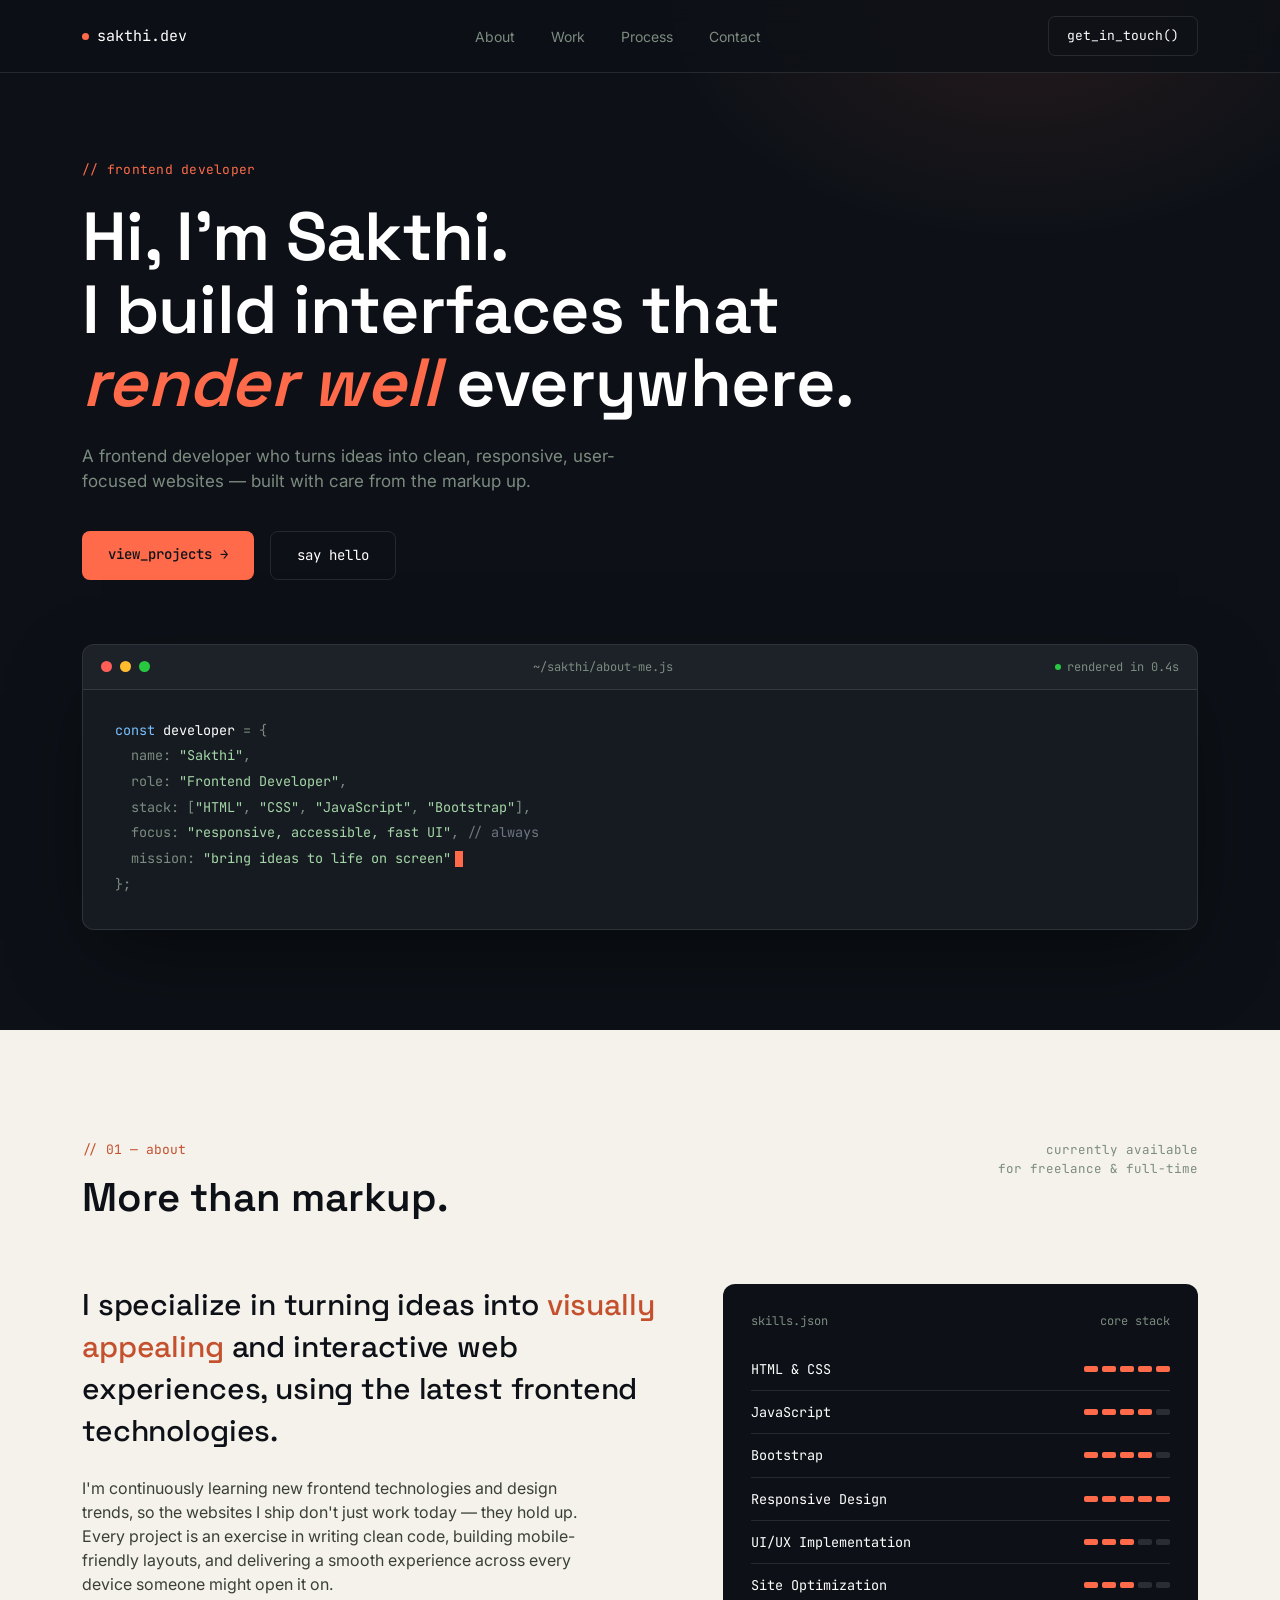
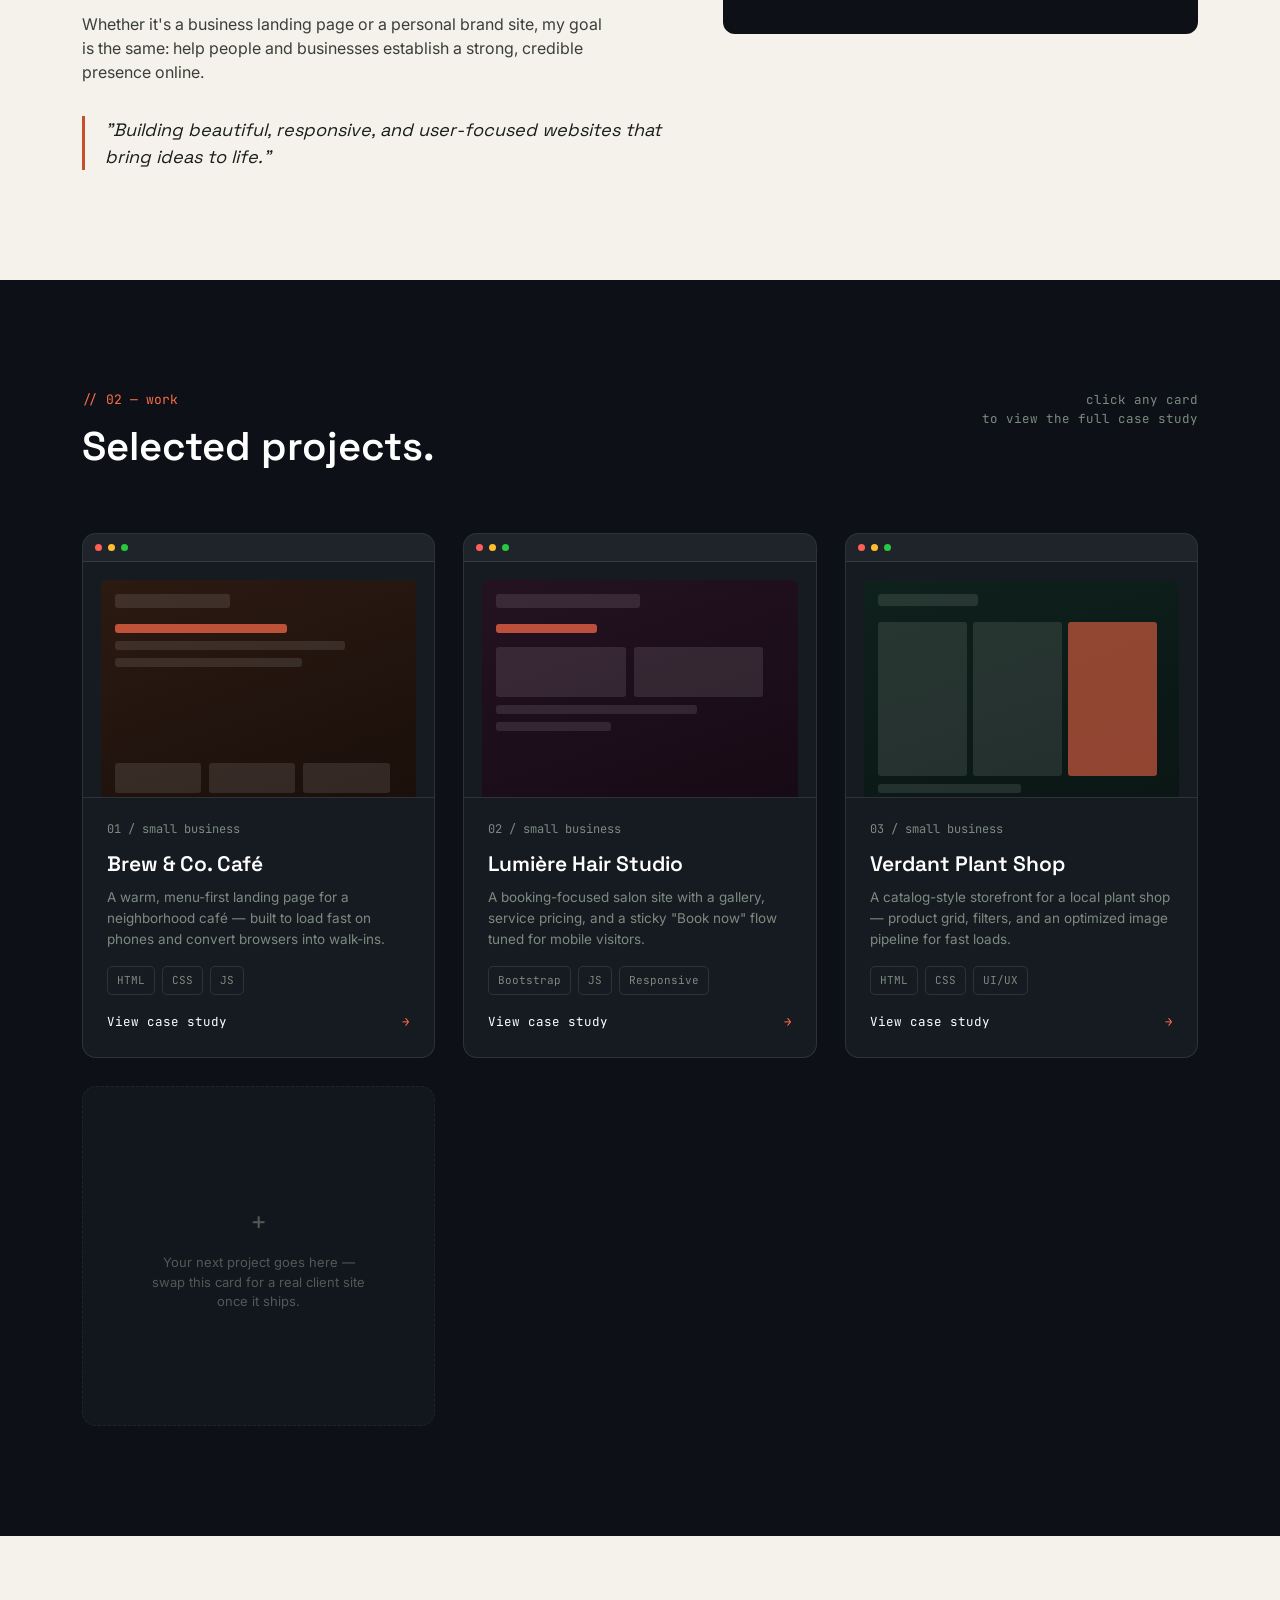
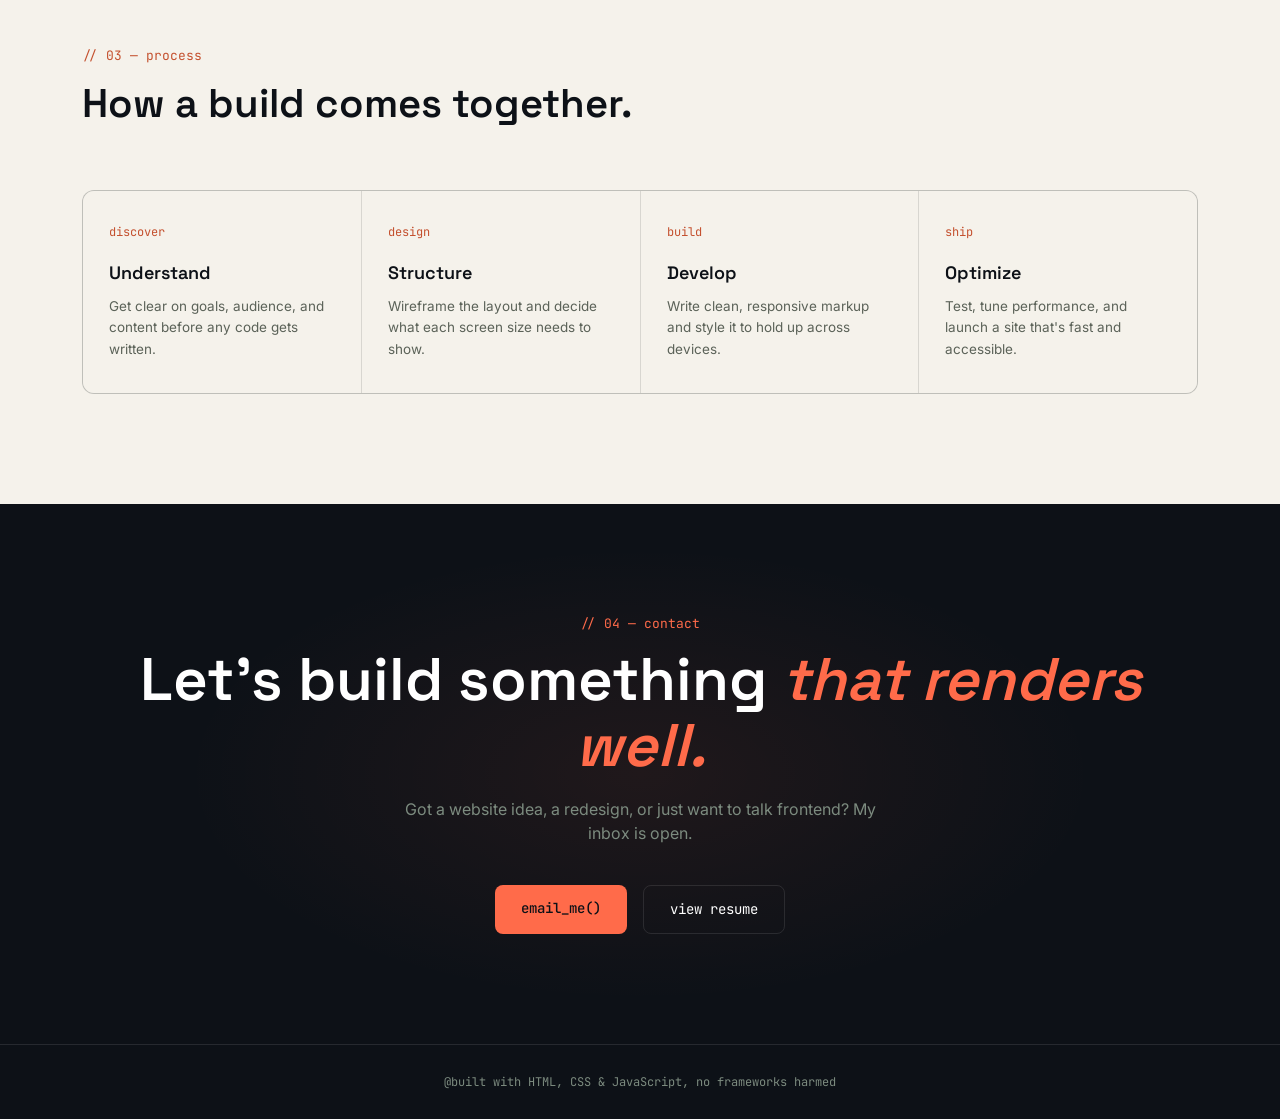
==== commit 1ffee00b: "Fix HTML encoding issues in index.html" ====
--- a/index.html
+++ b/index.html
@@ -242,7 +242,7 @@
 </section>
 
 <footer>
-   built with HTML, CSS & JavaScript, no frameworks harmed 
+   @built with HTML, CSS & JavaScript, no frameworks harmed 
 </footer>
 
 <script>
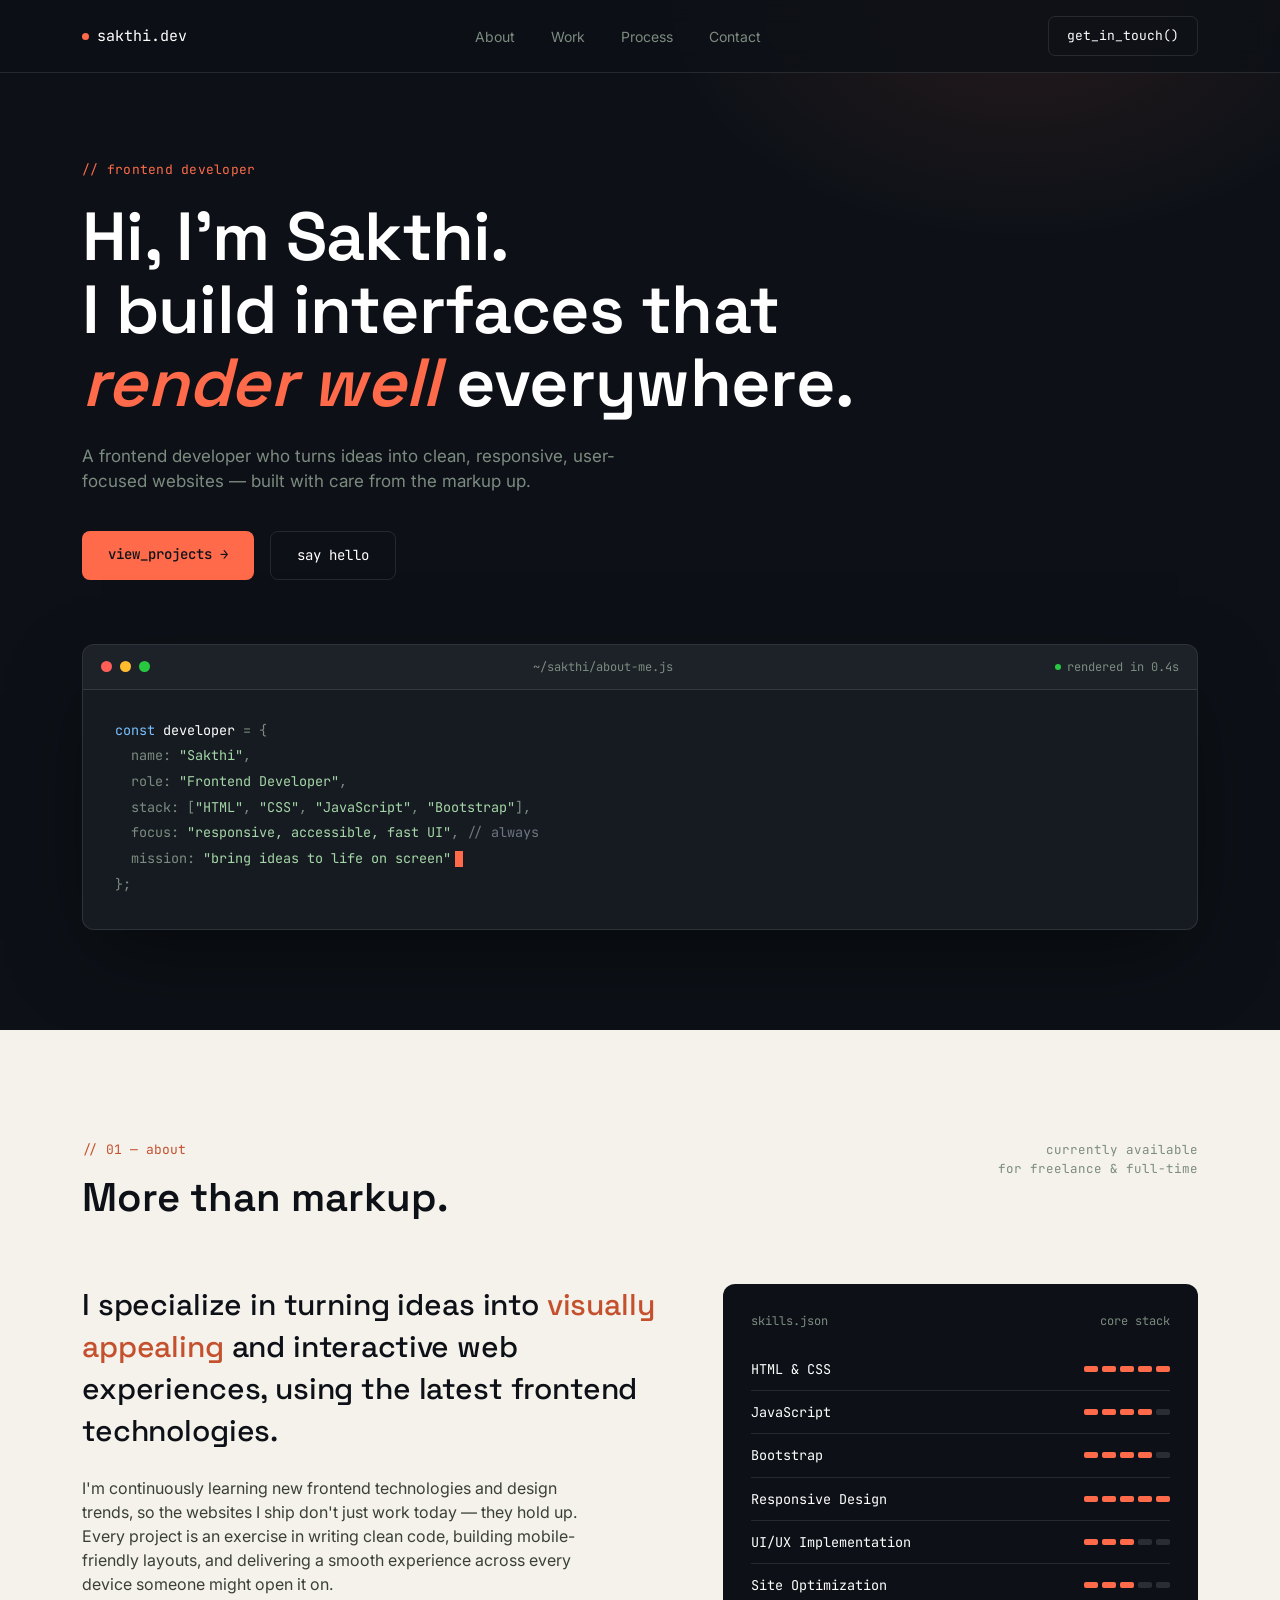
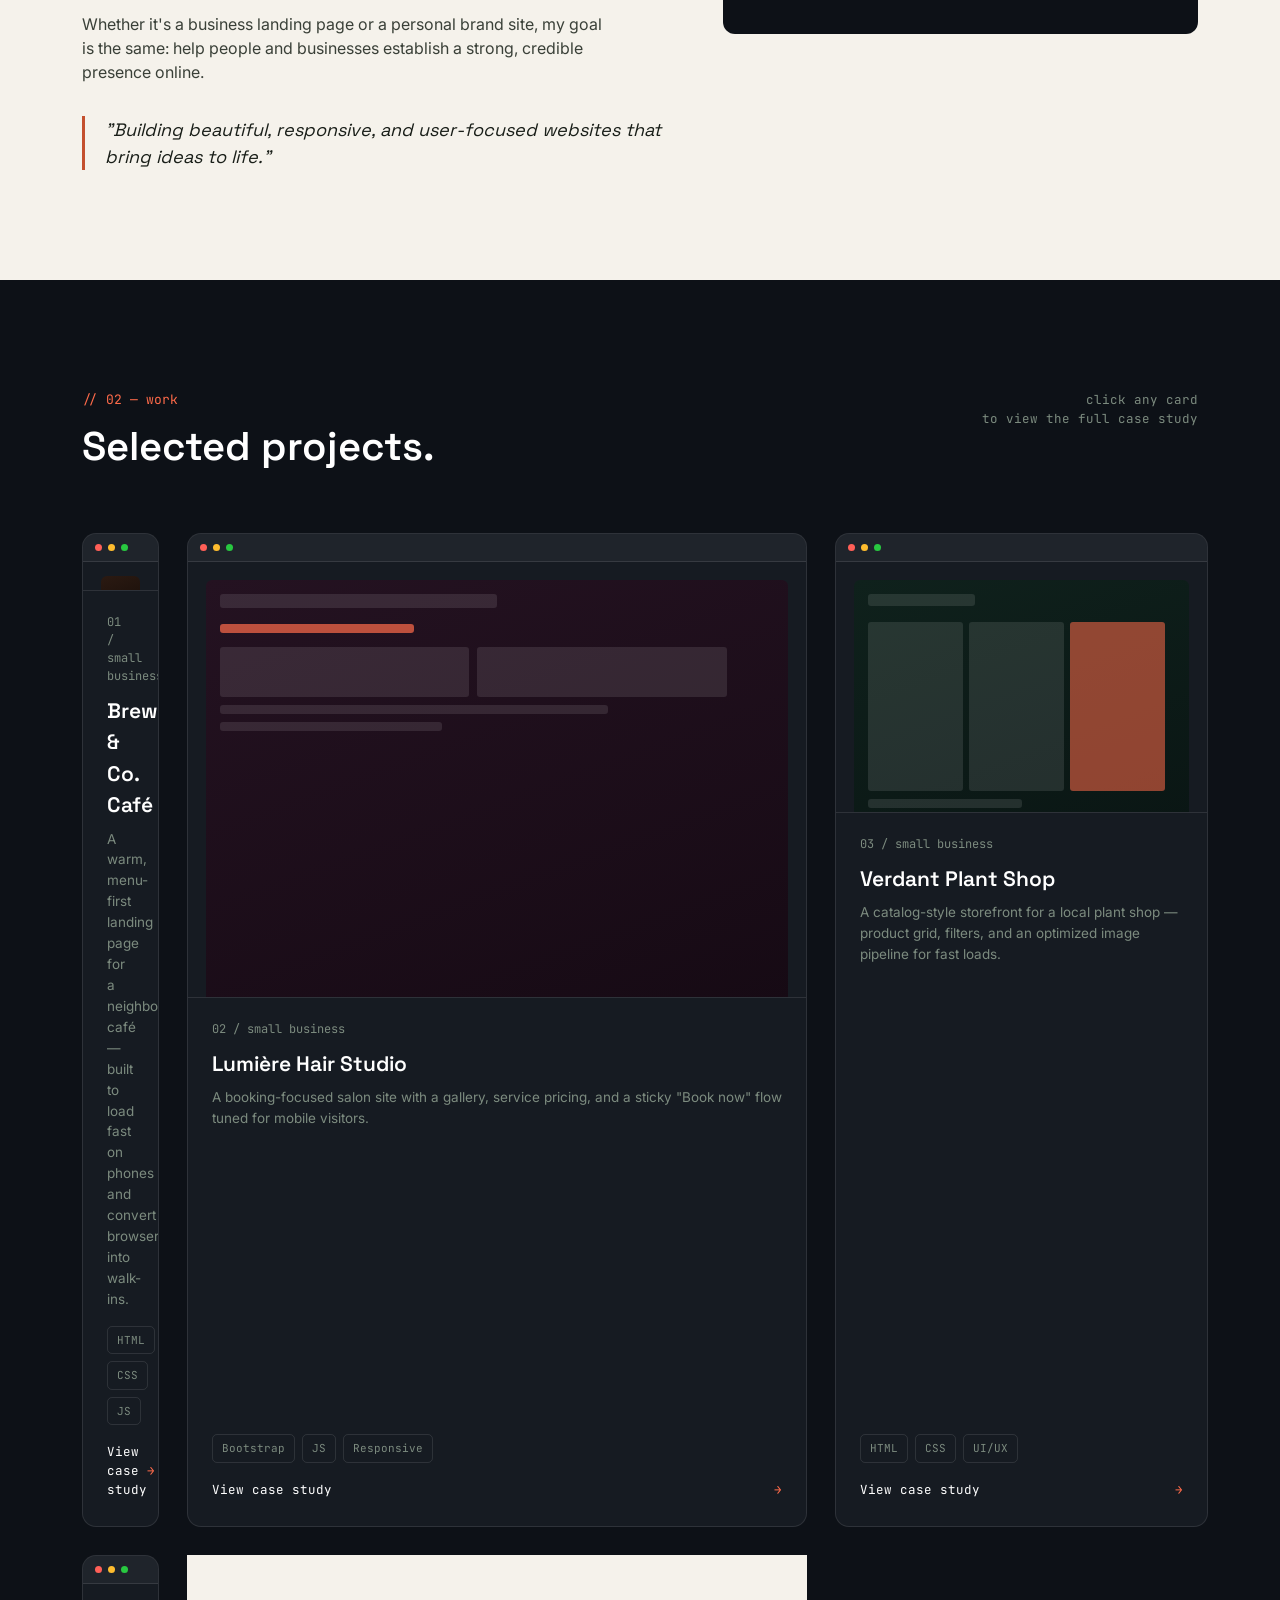
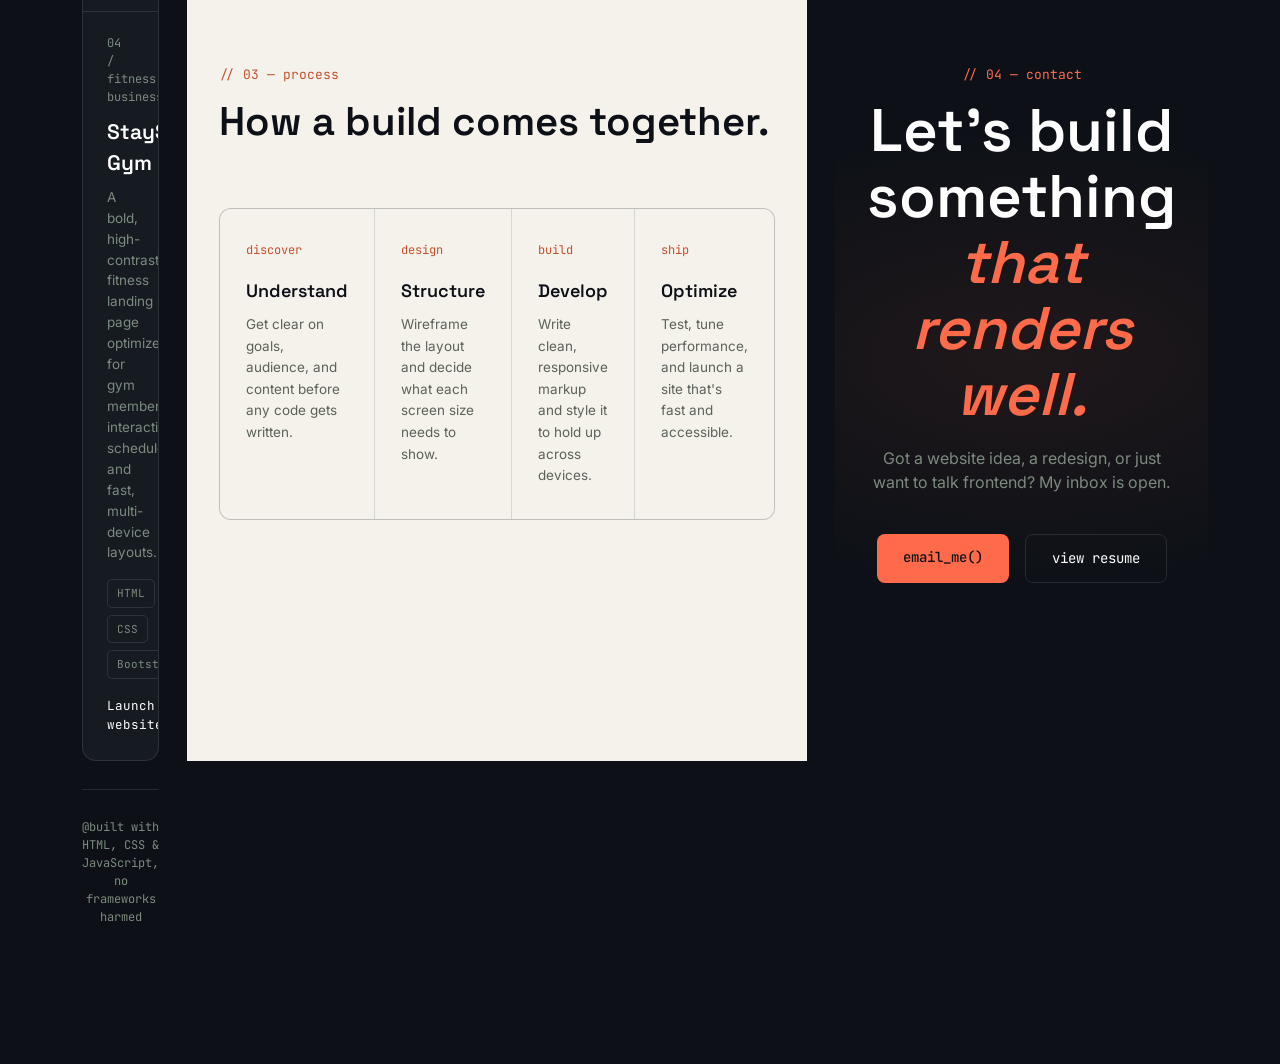
==== commit b79cbfc7: "Fix HTML encoding issues in index.html" ====
--- a/index.html
+++ b/index.html
@@ -183,16 +183,34 @@
         </div>
       </a>
 
-      <div class="project-card add-yours">
-        <div>
-          <div class="plus">+</div>
-          <p>Your next project goes here — swap this card for a real client site once it ships.</p>
-        </div>
-      </div>
-
-    </div>
-  </div>
-</section>
+      <!-- PROJECT 04: STAYSTRONG GYM -->
+      <a href="https://sakthiyanarayanan01-droid.github.io/project-gym/project-gym.html" target="_blank" class="project-card">
+        <div class="project-preview">
+          <div class="mini-bar"><span></span><span></span><span></span></div>
+          <div class="mock">
+            <div class="mock-frame gym">
+              <div class="mock-line accent" style="width:50%; height:14px;"></div>
+              <div class="mock-line dark" style="width:75%; height:9px; margin-top:8px;"></div>
+              <div class="mock-line dark" style="width:60%; height:9px;"></div>
+              <div style="flex:1;"></div>
+              <div style="display:flex; justify-content:space-between; align-items:center;">
+                <div class="mock-line dark" style="width:40%; height:20px;"></div>
+                <div class="mock-line accent" style="width:25%; height:20px;"></div>
+              </div>
+            </div>
+          </div>
+          <div class="project-view-tag">view live site</div>
+        </div>
+        <div class="project-info">
+          <div class="project-num">04 / fitness business</div>
+          <div class="project-name">StayStrong Gym</div>
+          <p class="project-desc">A bold, high-contrast fitness landing page optimized for gym memberships, interactive schedules, and fast, multi-device layouts.</p>
+          <div class="project-tags">
+            <span class="tag-chip">HTML</span><span class="tag-chip">CSS</span><span class="tag-chip">Bootstrap</span>
+          </div>
+          <div class="project-link-row"><span>Launch website</span><span class="arrow">→</span></div>
+        </div>
+      </a>
 
 <section class="process reveal" id="process">
   <div class="wrap">
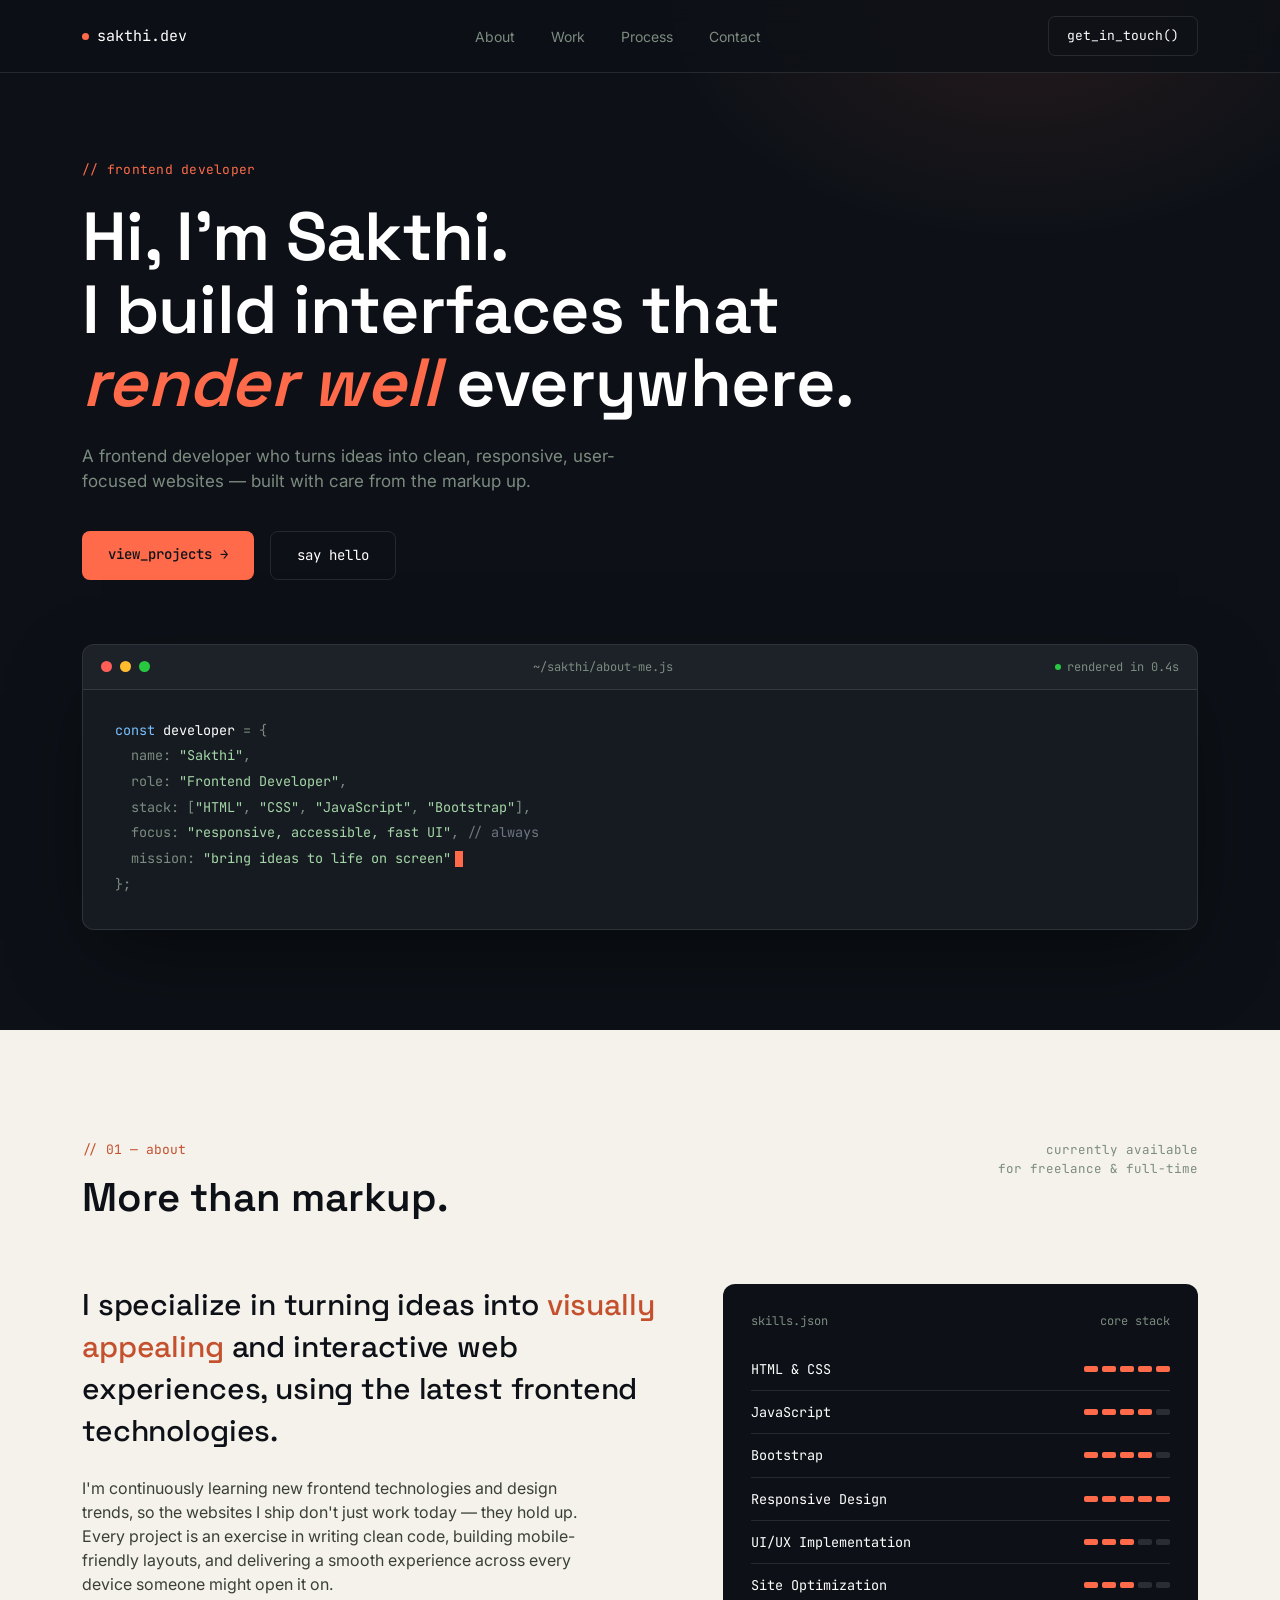
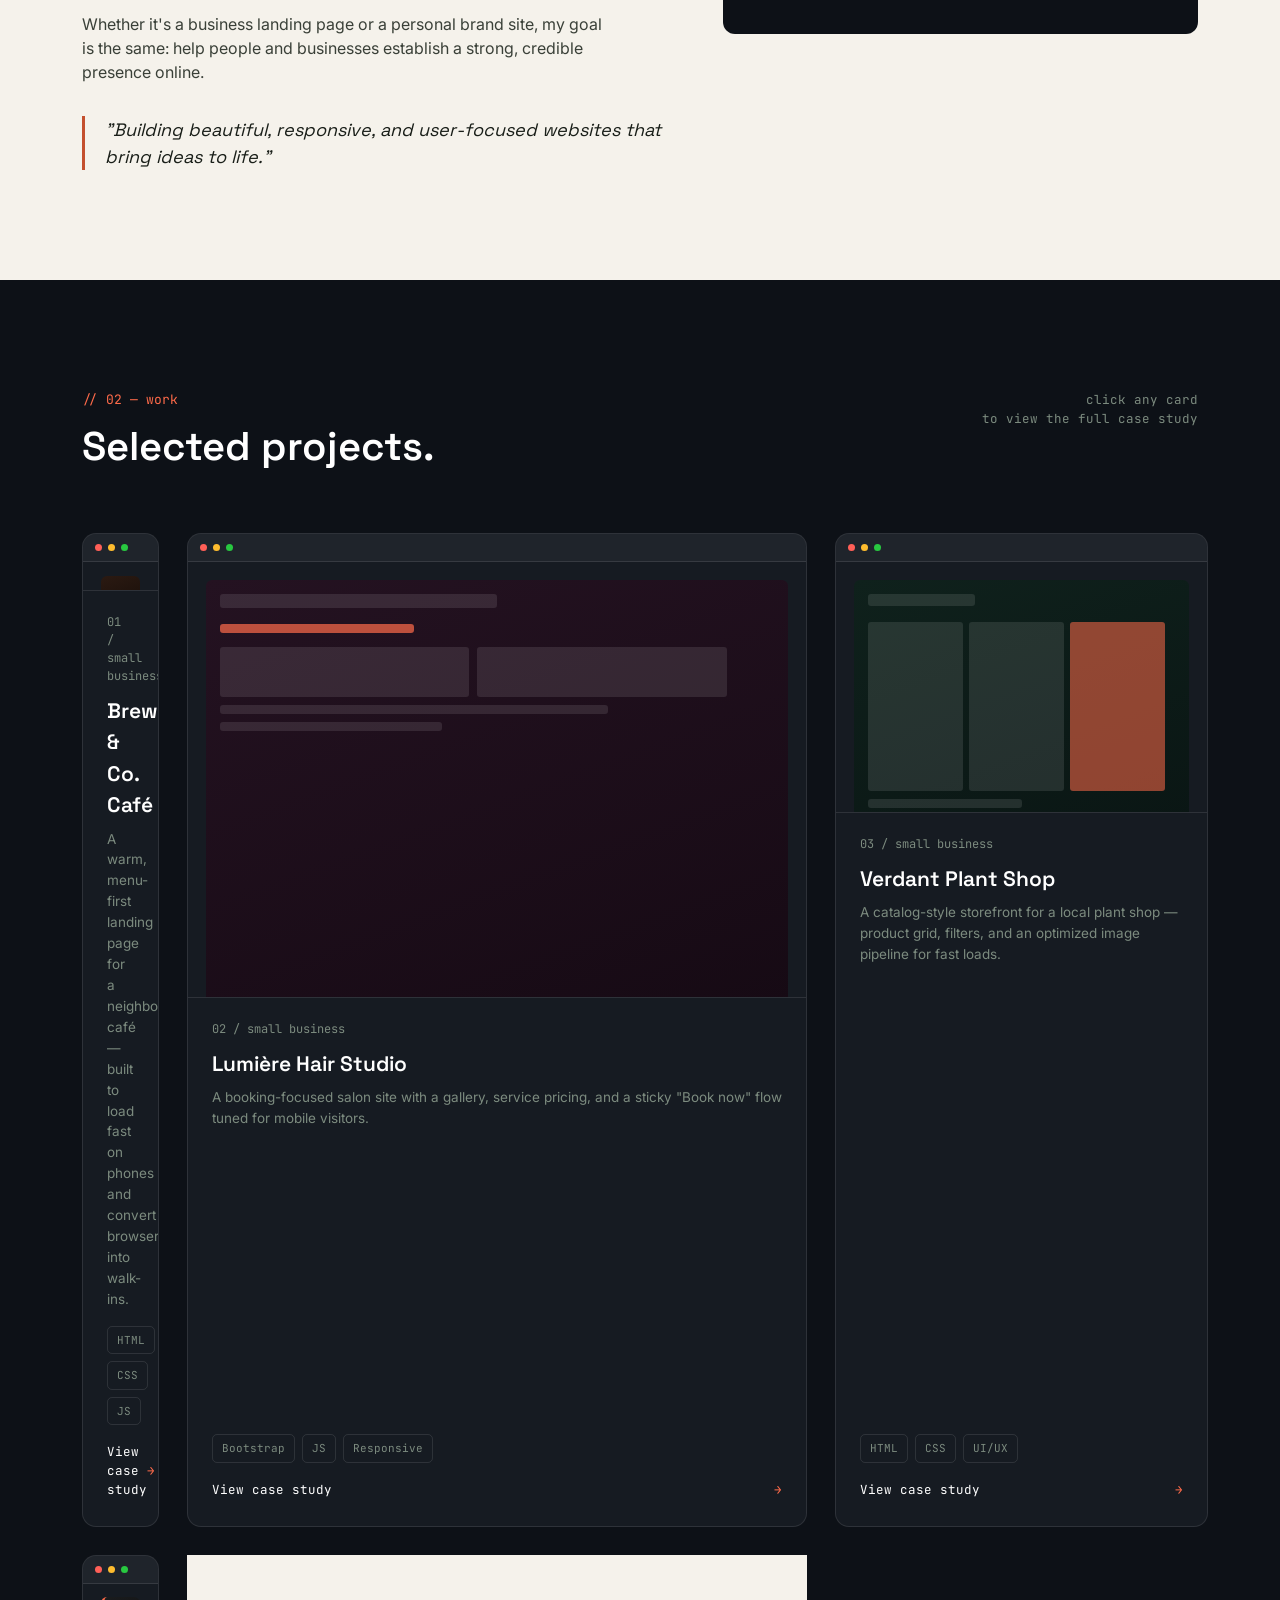
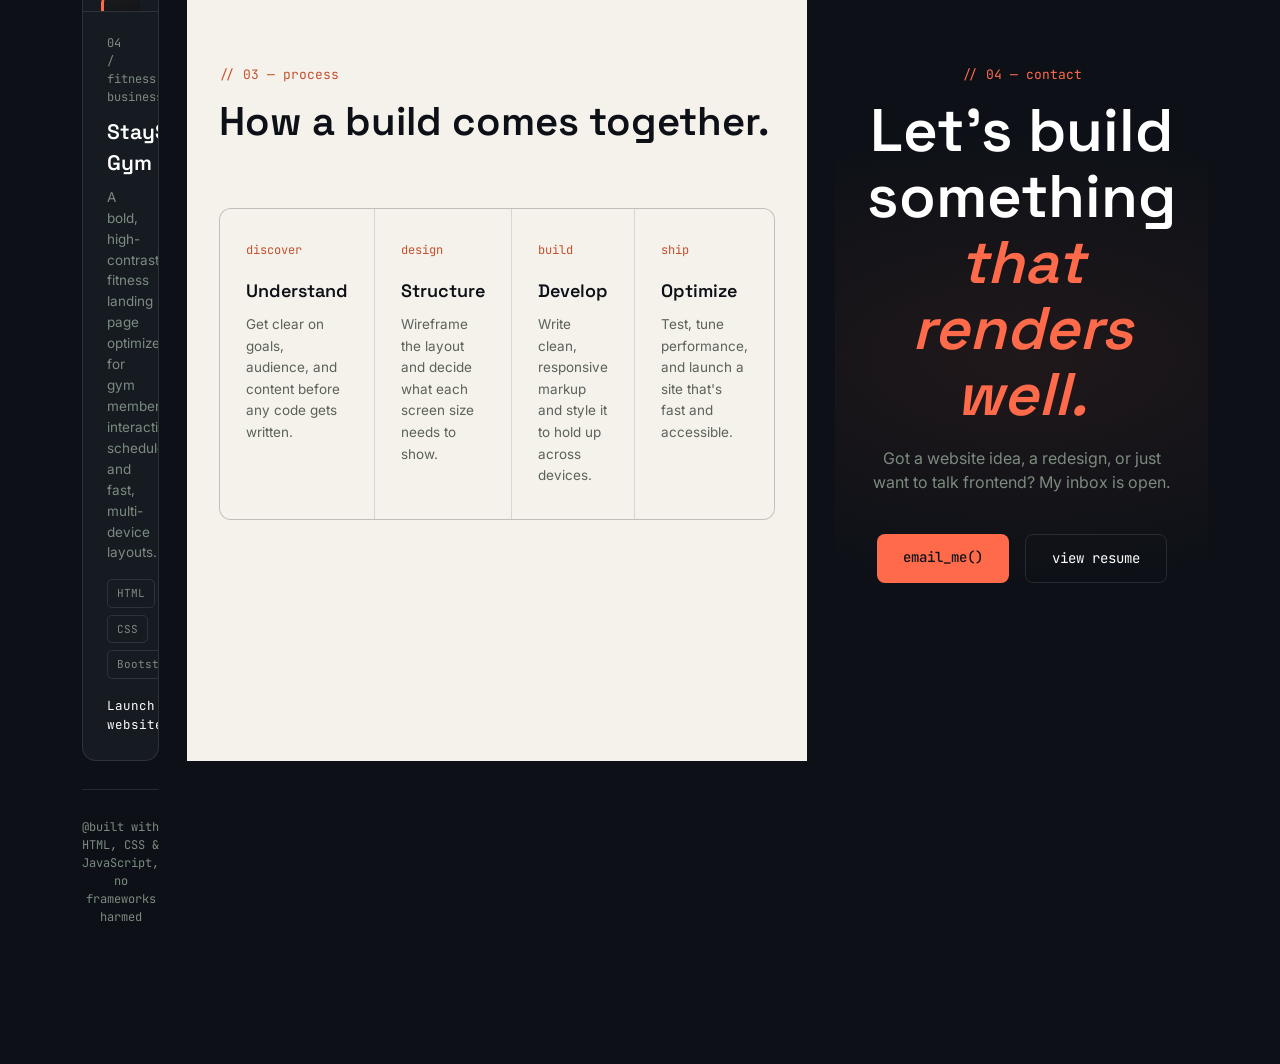
==== commit 1b6767c2: "Rename portfolio.html to index.html" ====
--- a/index.html
+++ b/index.html
@@ -184,7 +184,7 @@
       </a>
 
       <!-- PROJECT 04: STAYSTRONG GYM -->
-      <a href="https://sakthiyanarayanan01-droid.github.io/project-gym/project-gym.html" target="_blank" class="project-card">
+      <a href="https://sakthiyanarayanan01-droid.github.io/project-gym/" target="_blank" class="project-card">
         <div class="project-preview">
           <div class="mini-bar"><span></span><span></span><span></span></div>
           <div class="mock">
--- a/styles.css
+++ b/styles.css
@@ -380,6 +380,10 @@
 .mock-frame.cafe{background:linear-gradient(160deg,#2B1A12,#1A0F0A);}
 .mock-frame.salon{background:linear-gradient(160deg,#241221,#160A14);}
 .mock-frame.shop{background:linear-gradient(160deg,#0F211C,#0A1614);}
+.mock-frame.gym {
+  background: linear-gradient(160deg, #1a1c1e, #0f1011);
+  border-left: 3px solid var(--coral);
+}
 .mock-frame .mock-line.dark{background:rgba(255,255,255,0.10);}
 .mock-frame .mock-line.accent{background:var(--coral); opacity:.7;}
 
@@ -795,4 +799,4 @@
   .case-grid{grid-template-columns:1fr;}
   .case-side{position:static;}
   .case-results{grid-template-columns:1fr;}
-}+}
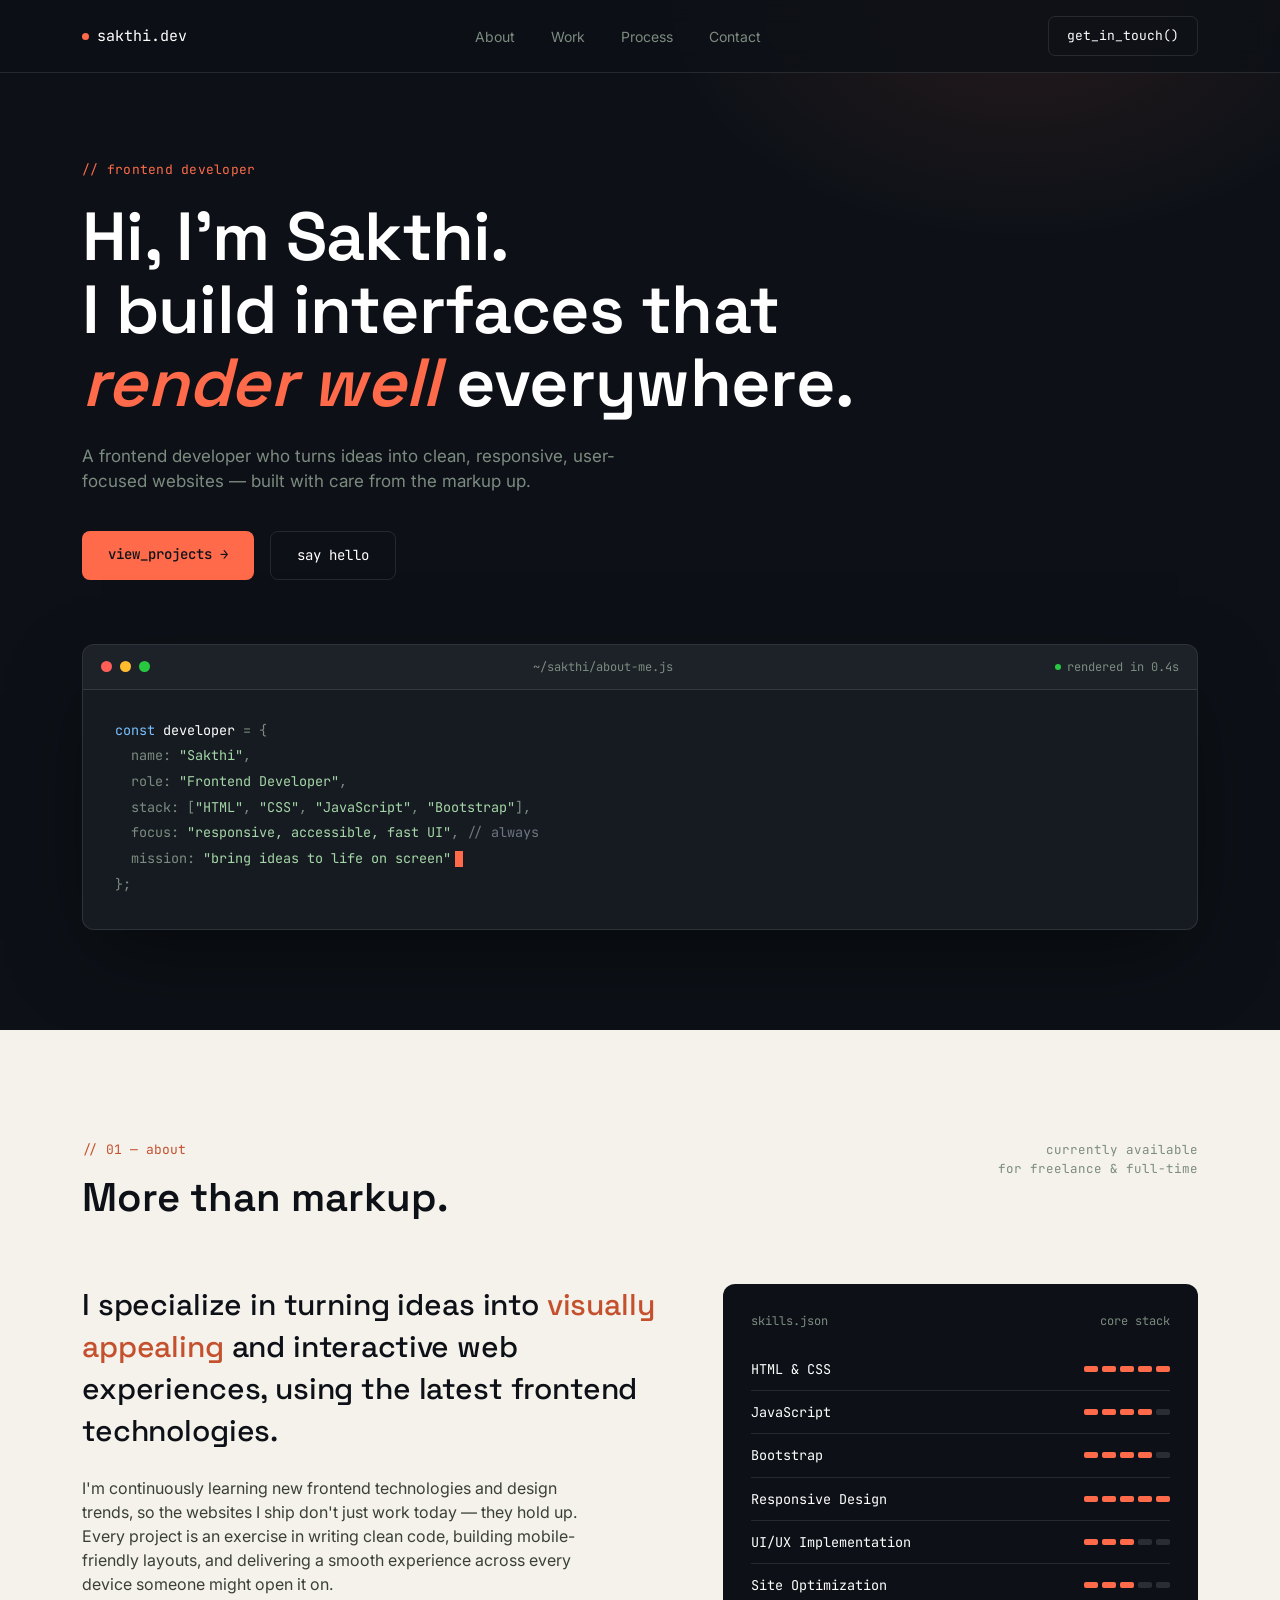
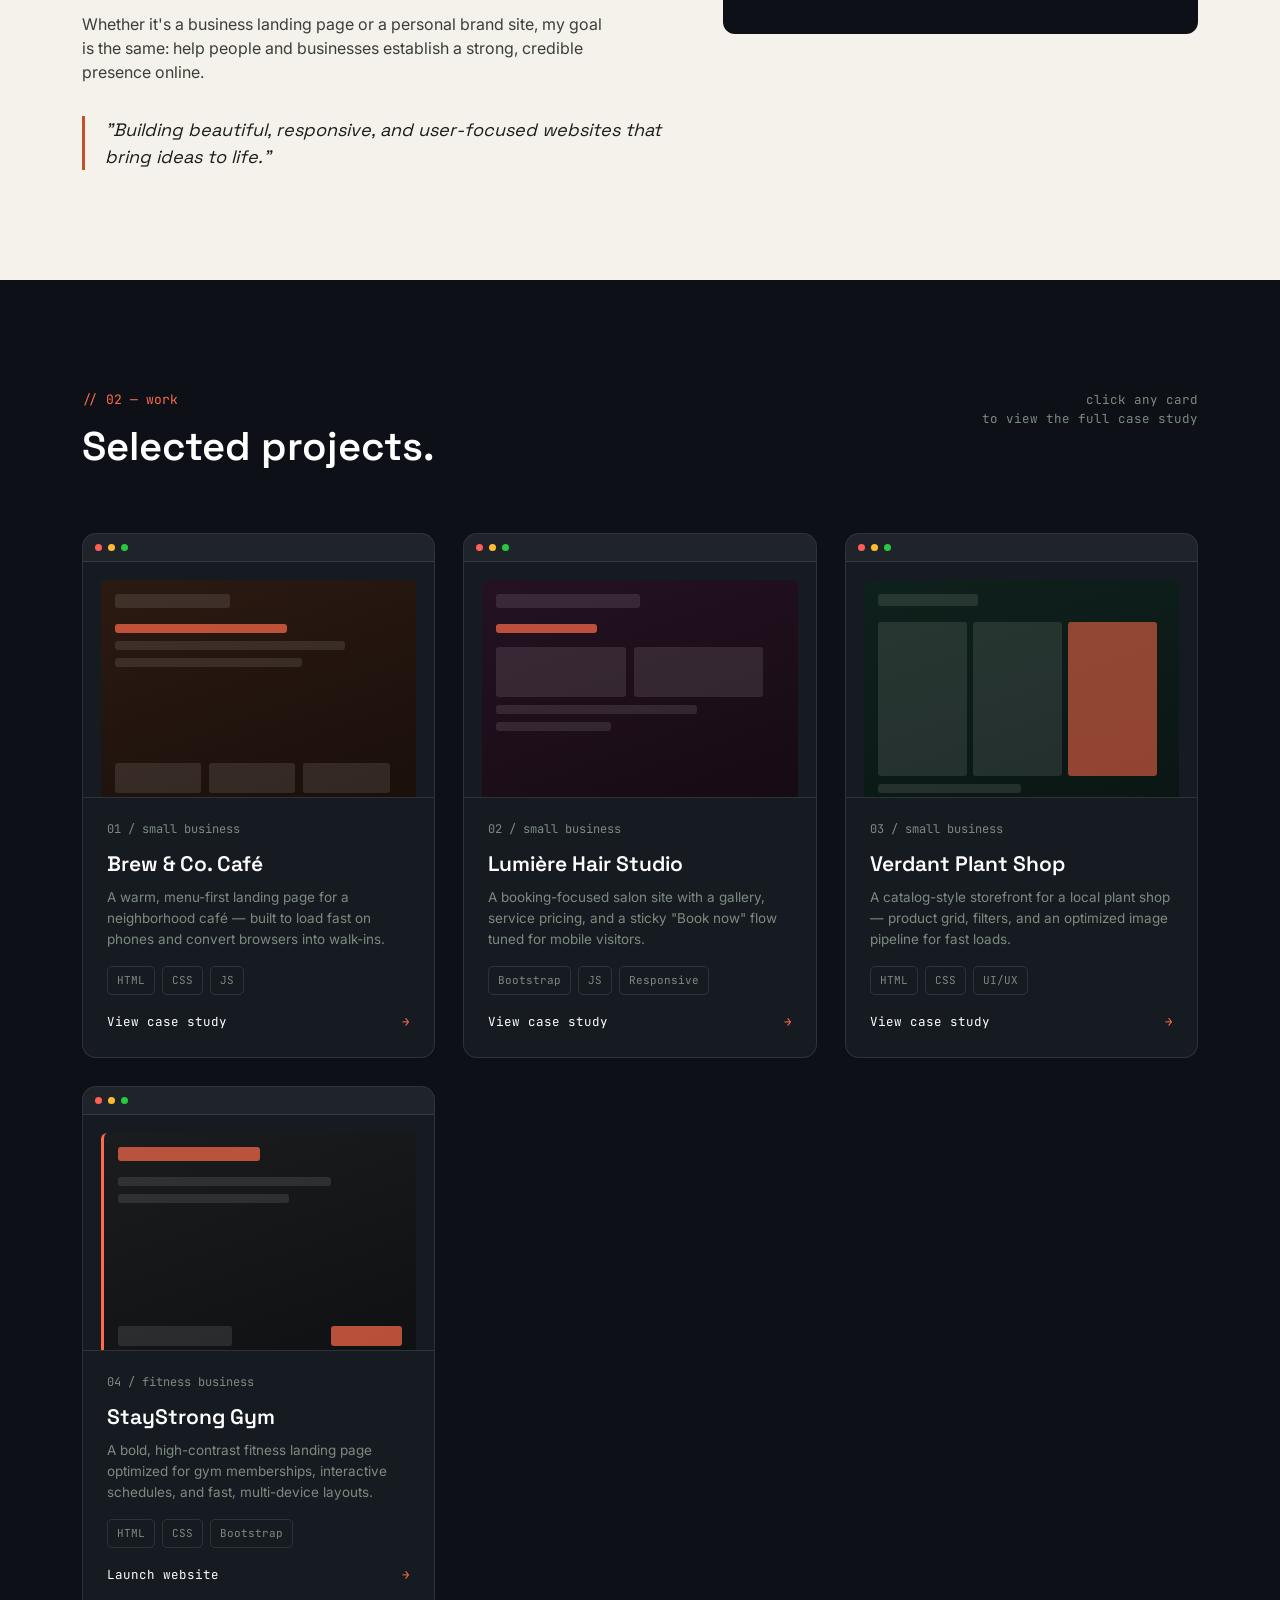
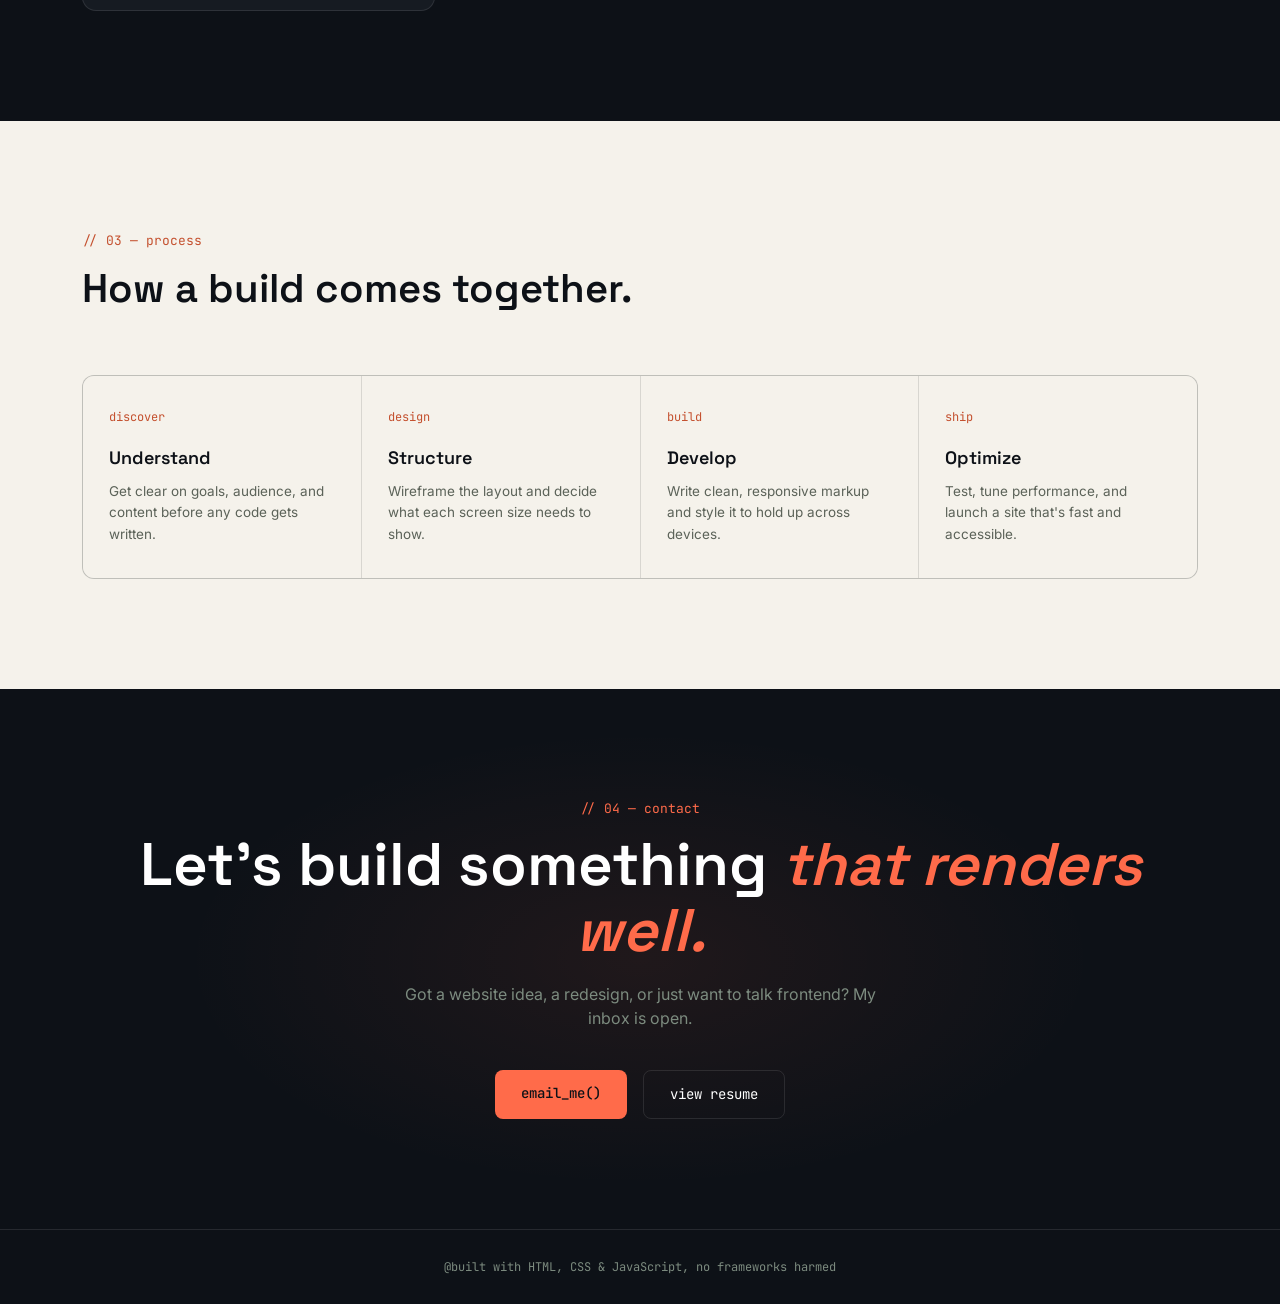
==== commit 993afe4c: "Update print statement from 'Hello' to 'Goodbye'" ====
--- a/index.html
+++ b/index.html
@@ -211,6 +211,7 @@
           <div class="project-link-row"><span>Launch website</span><span class="arrow">→</span></div>
         </div>
       </a>
+      </div> </div> </section>
 
 <section class="process reveal" id="process">
   <div class="wrap">
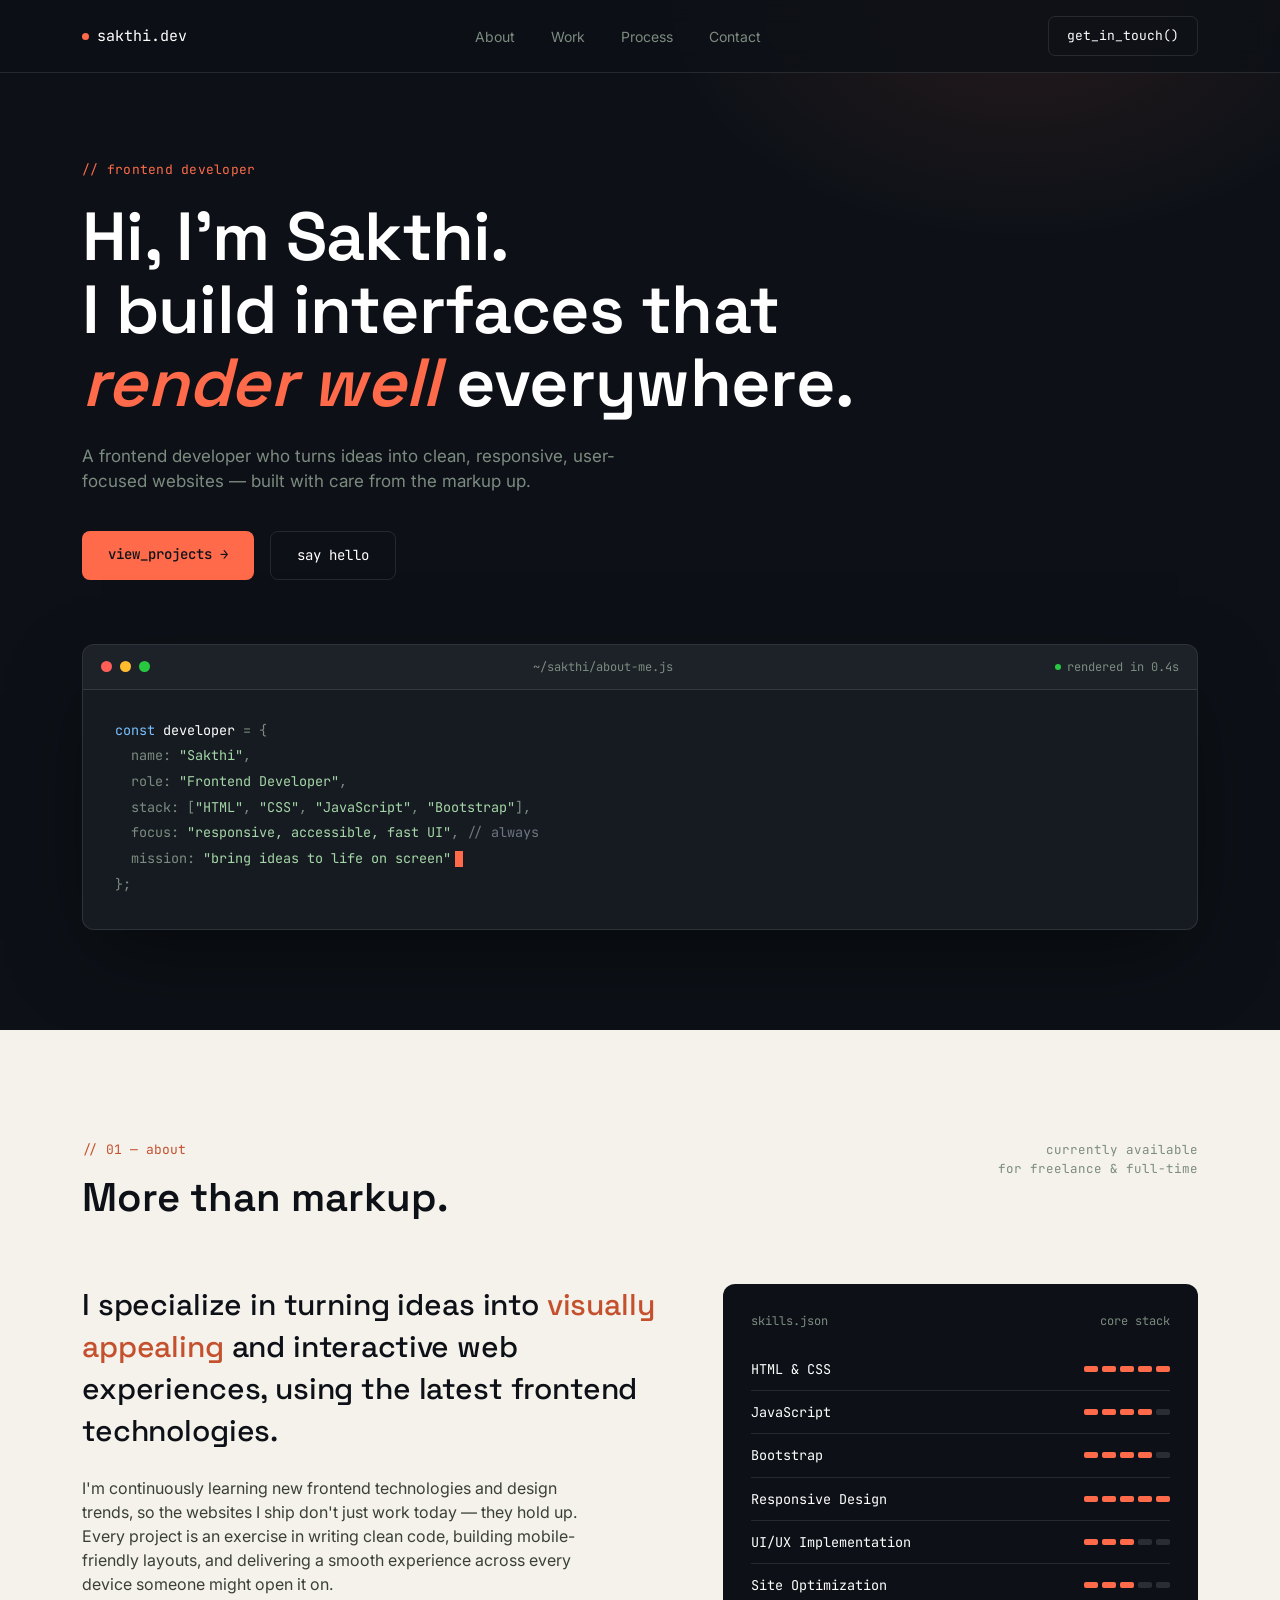
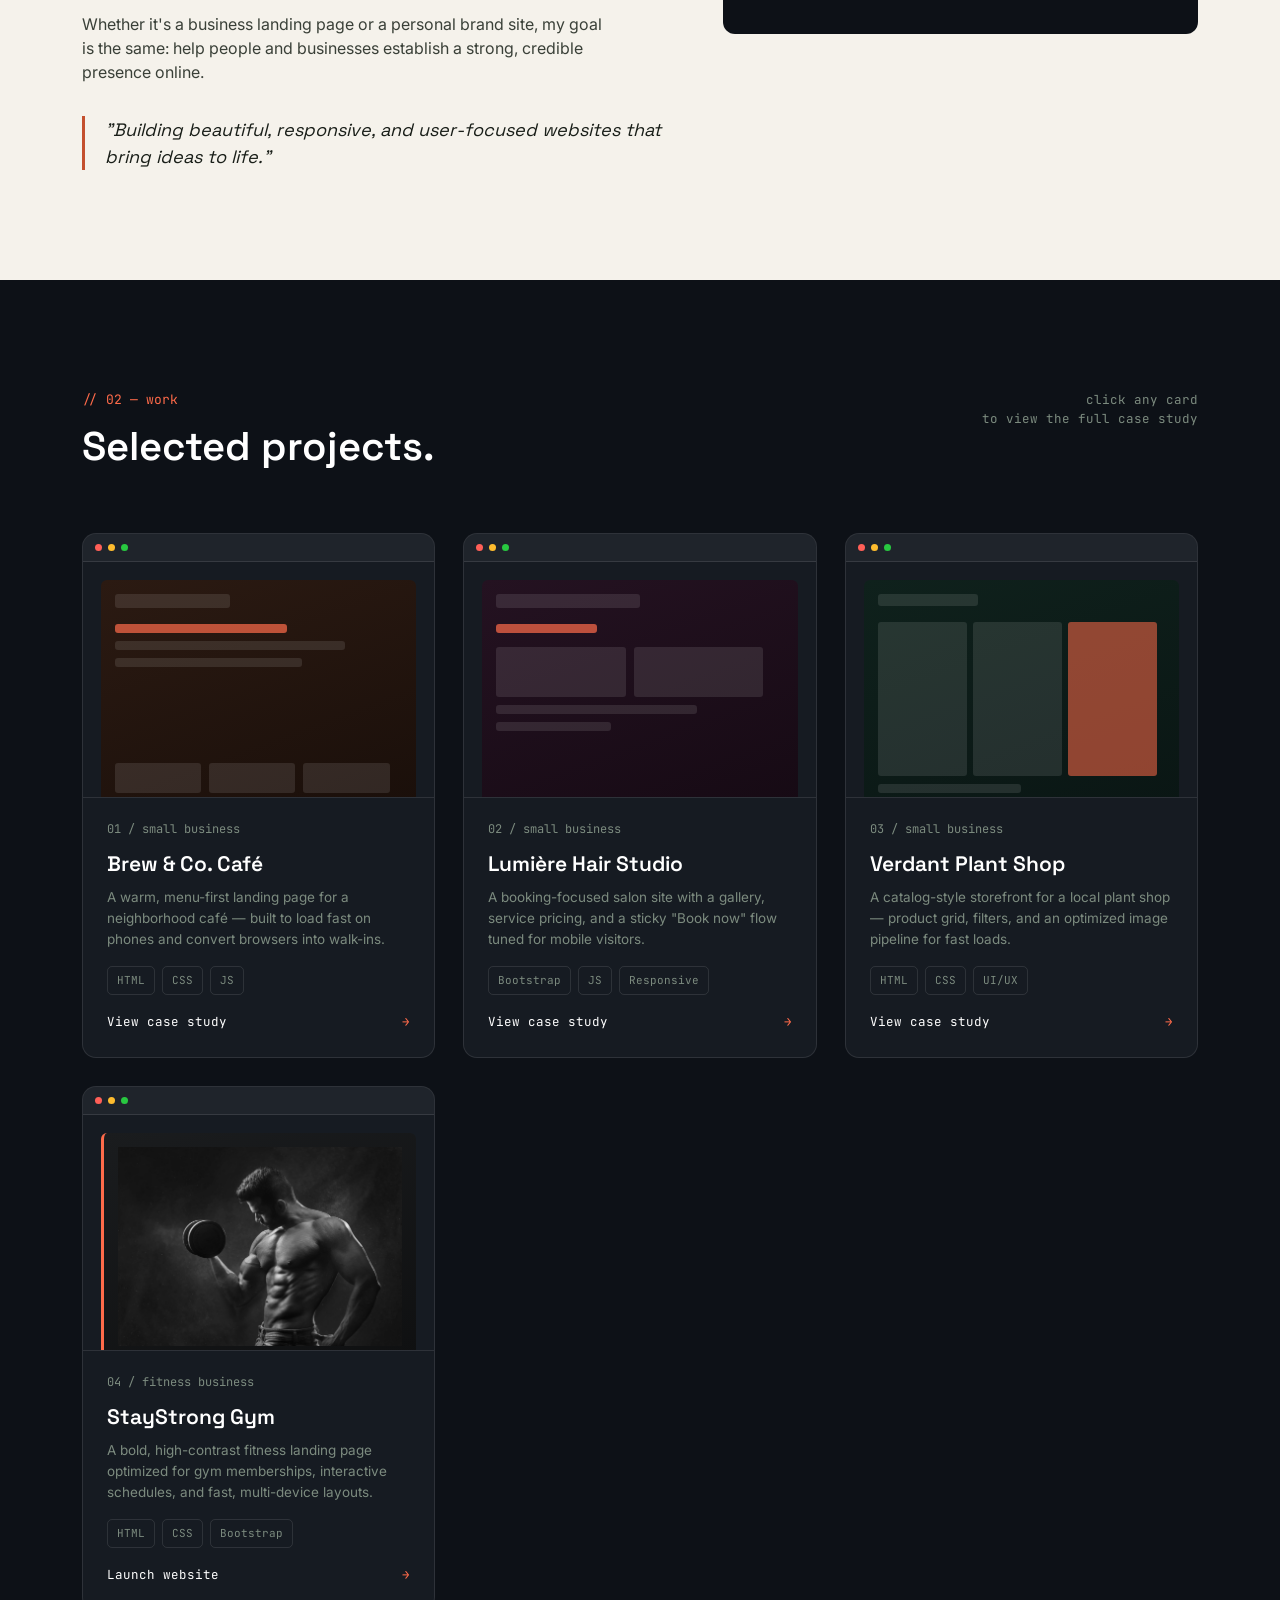
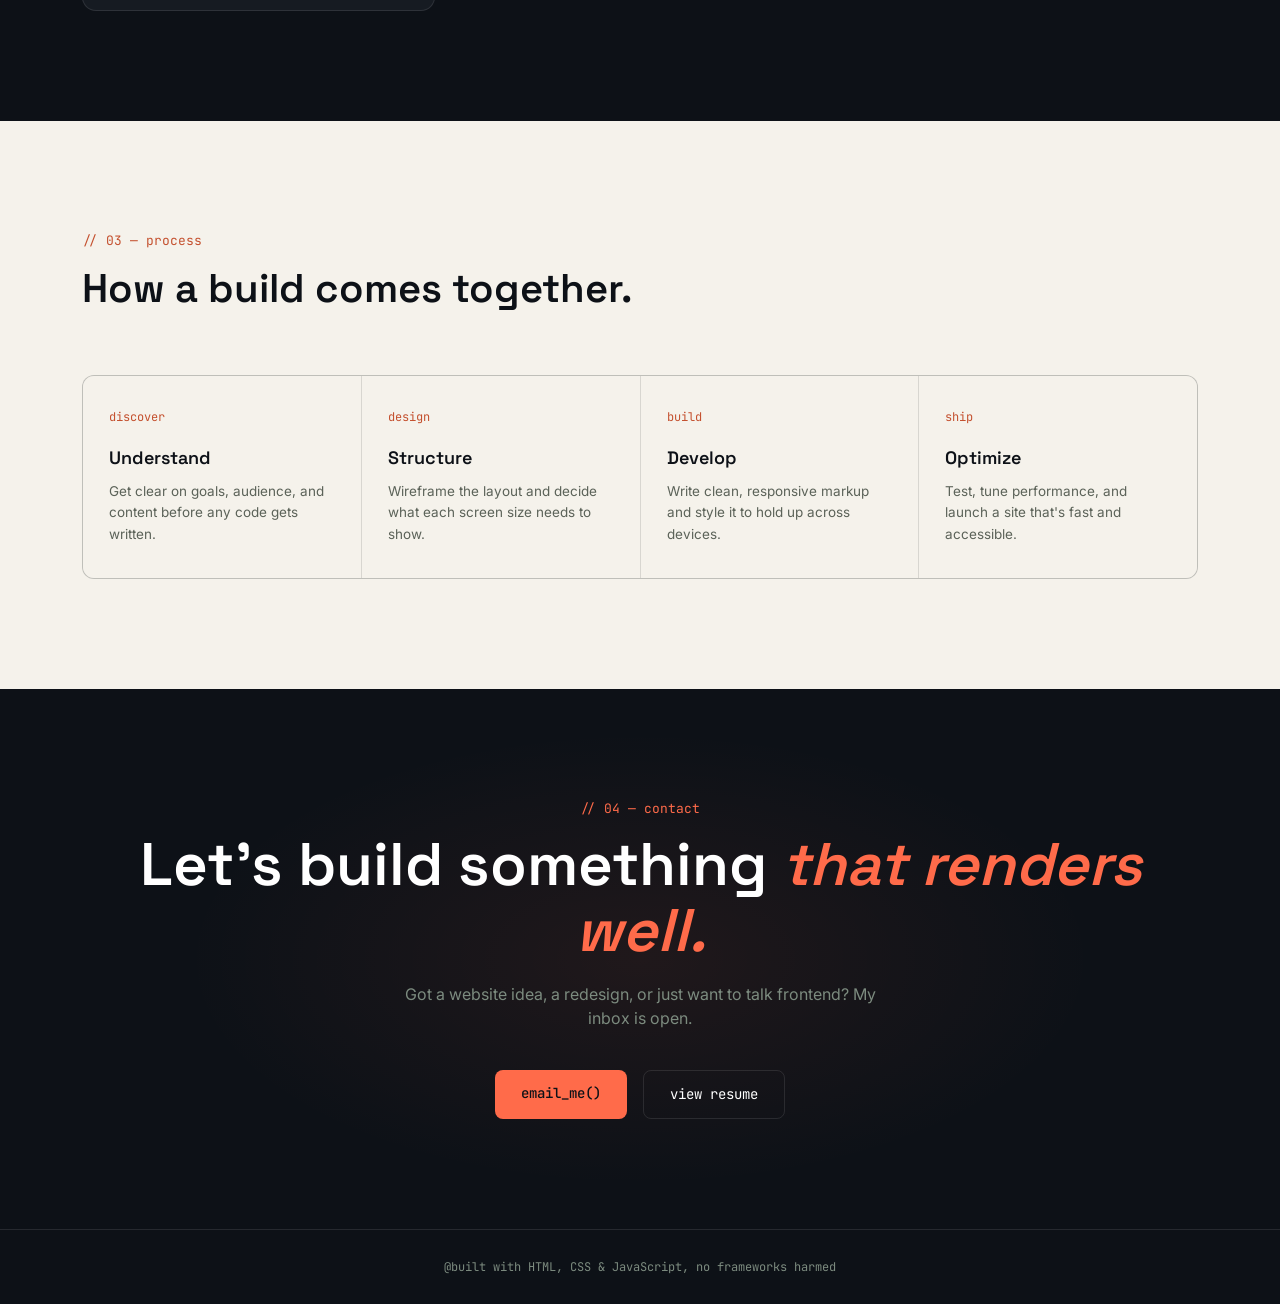
==== commit 66849f73: "Update print statement from 'Hello' to 'Goodbye'" ====
--- a/index.html
+++ b/index.html
@@ -189,6 +189,7 @@
           <div class="mini-bar"><span></span><span></span><span></span></div>
           <div class="mock">
             <div class="mock-frame gym">
+              <img src="gym-screenshot.png" alt="StayStrong Gym Preview" style="width: 100%; height: 100%; object-fit: cover; object-position: top;">
               <div class="mock-line accent" style="width:50%; height:14px;"></div>
               <div class="mock-line dark" style="width:75%; height:9px; margin-top:8px;"></div>
               <div class="mock-line dark" style="width:60%; height:9px;"></div>
